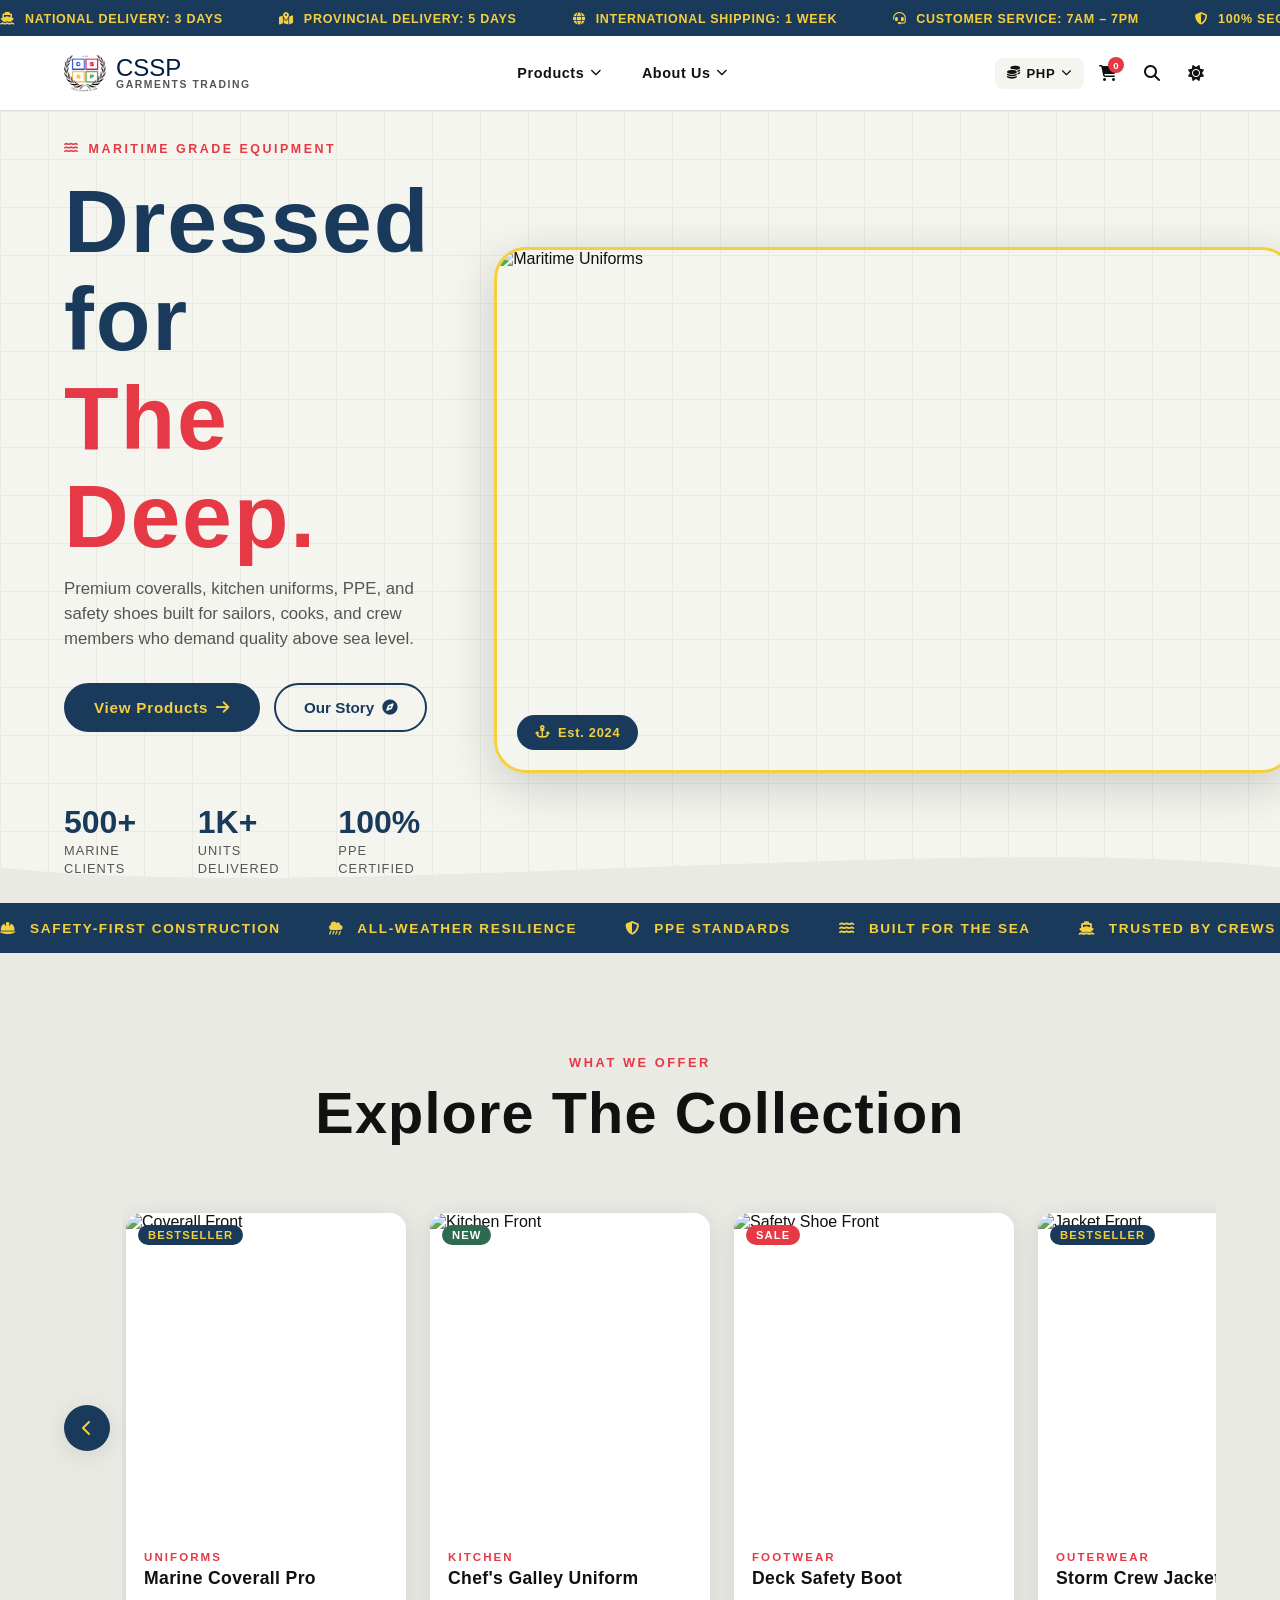
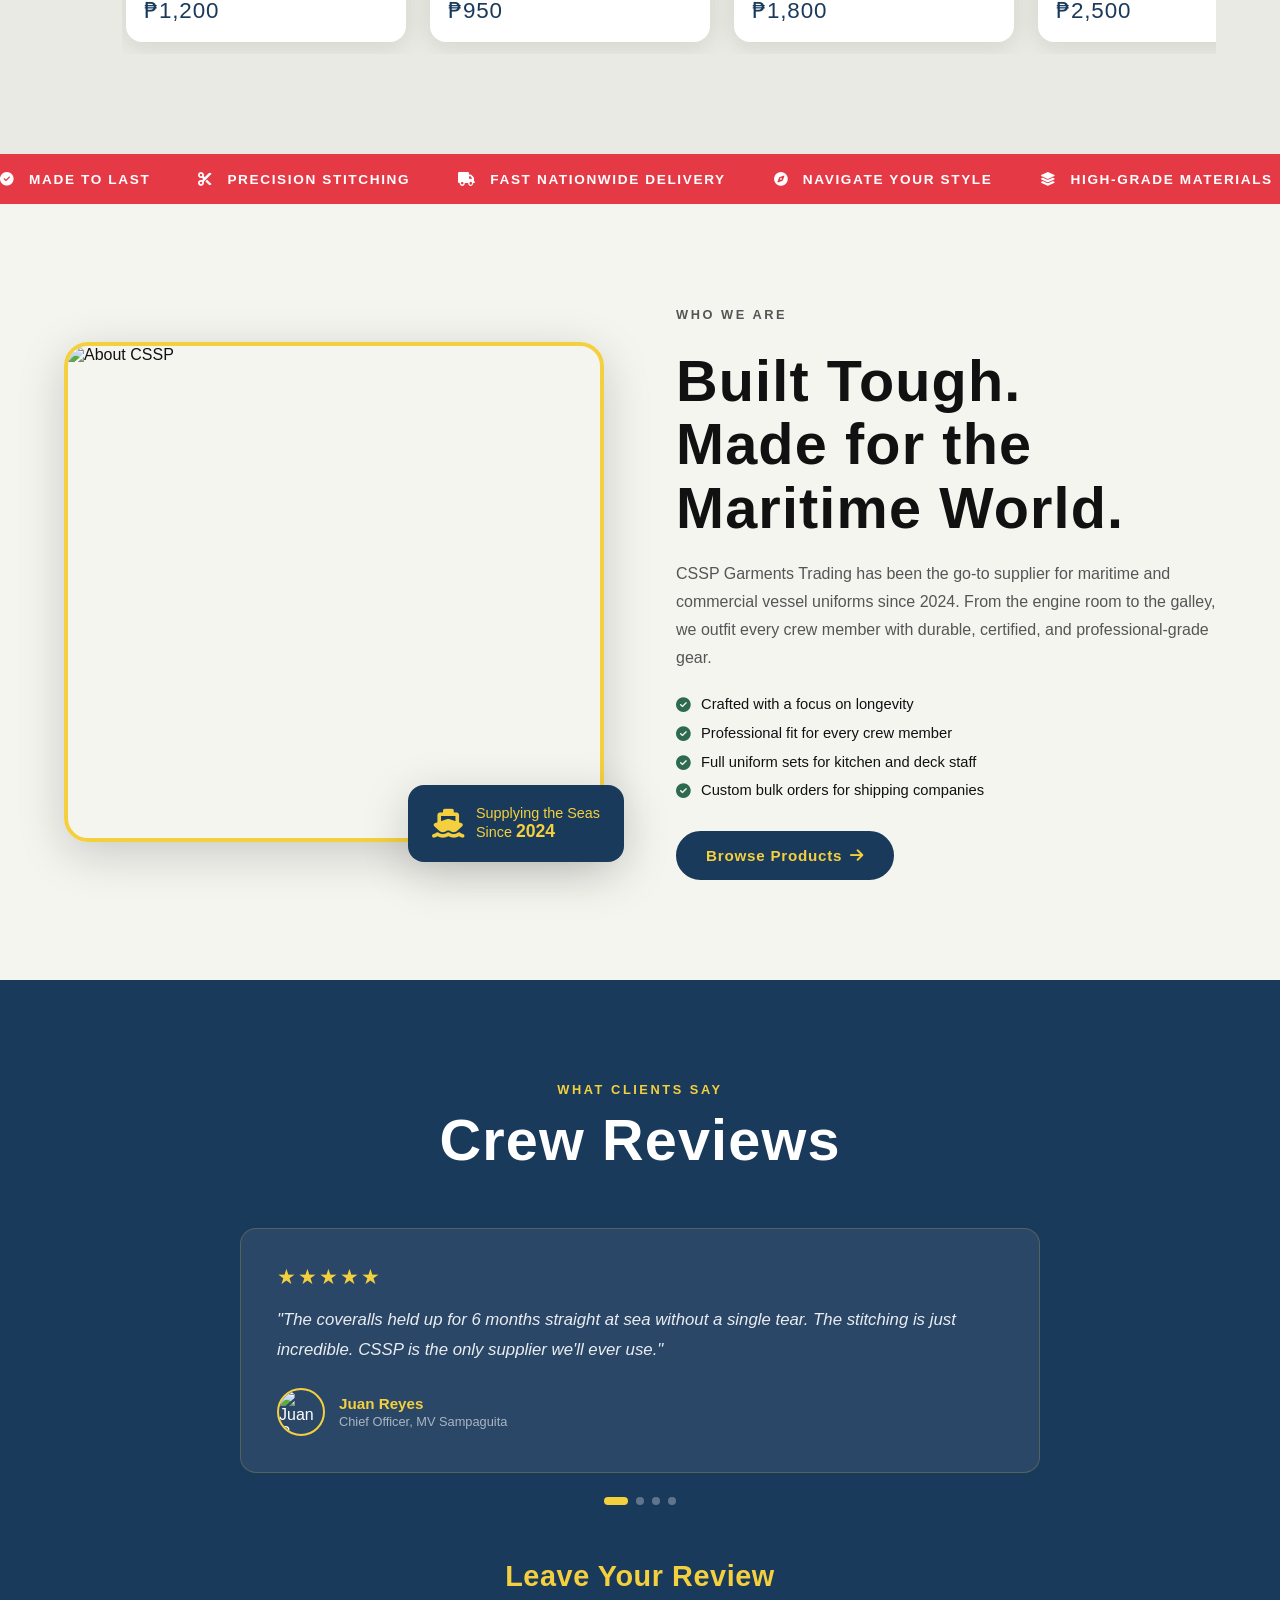
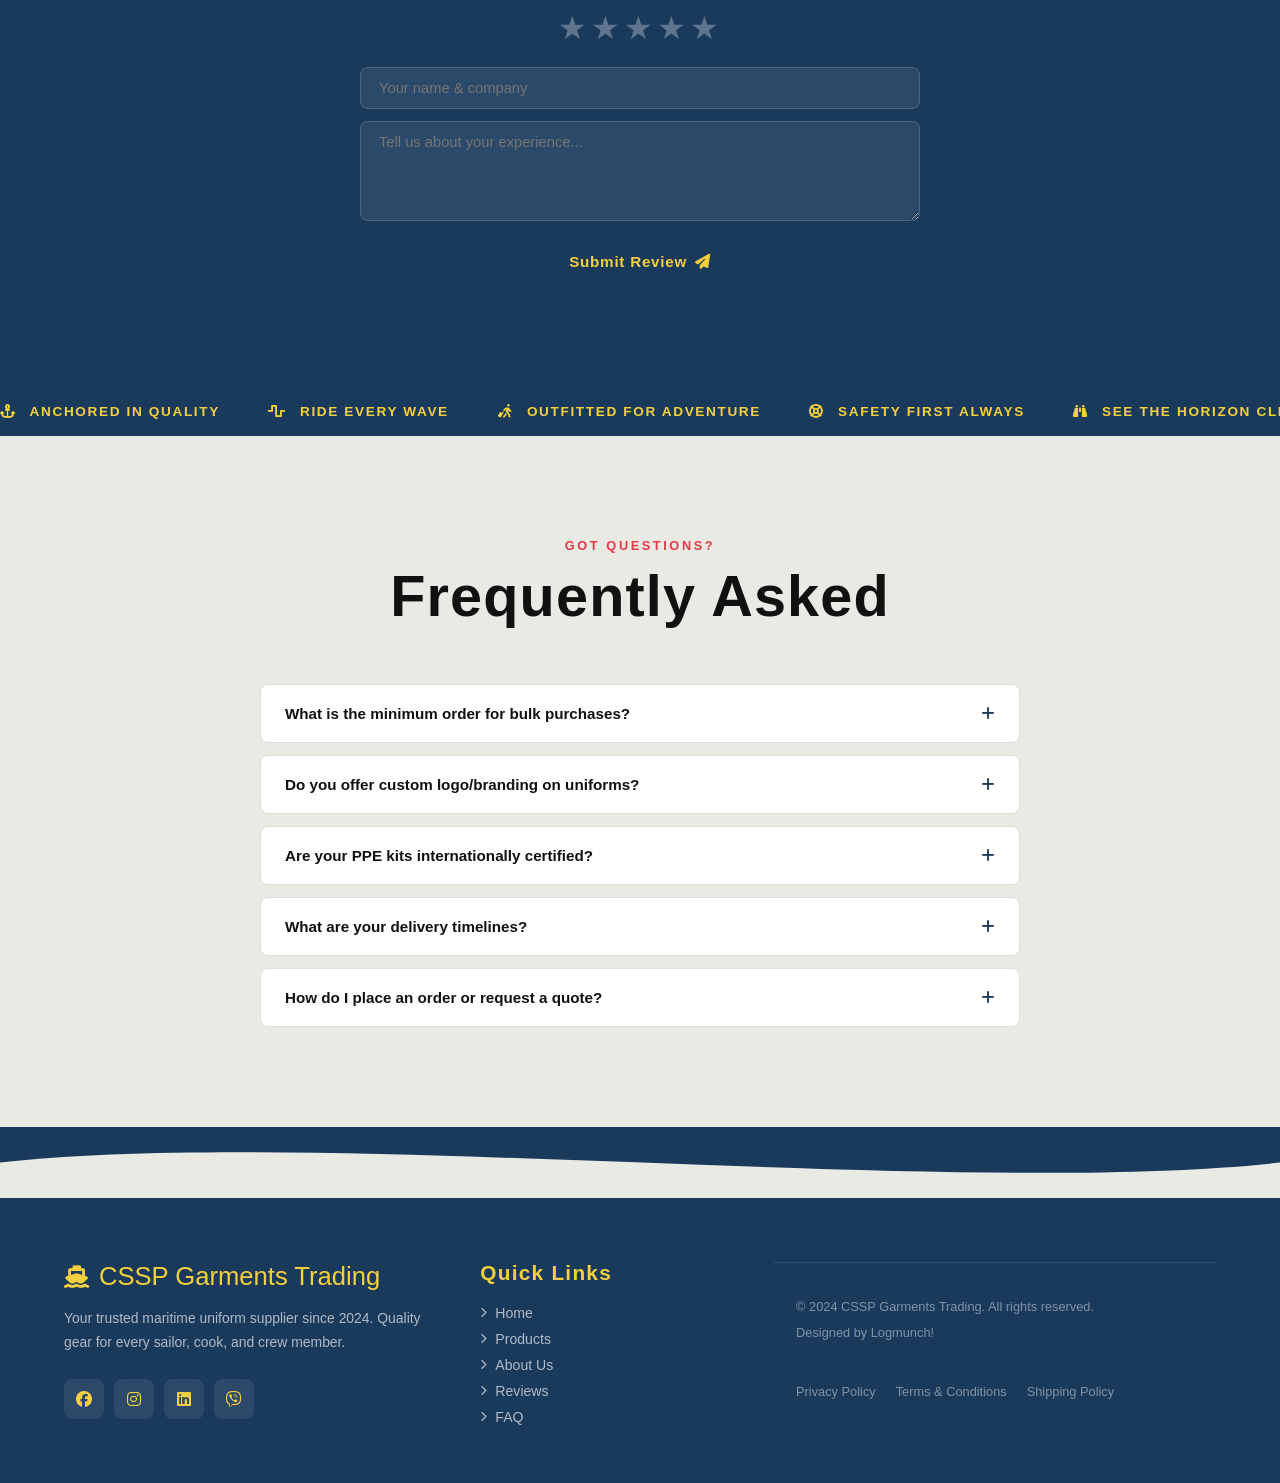
==== Index.html @ fd665d66 "Implement feature X to enhance user experience and fix bug Y in module Z" ====
<!DOCTYPE html>
<html lang="en" data-theme="light">
<head>
  <meta charset="UTF-8" />
  <meta name="viewport" content="width=device-width, initial-scale=1.0" />
  <title>CSSP Garments Trading – Maritime Uniforms</title>
  
  <!-- fontawesome for icons -->
  <link rel="stylesheet" href="https://cdnjs.cloudflare.com/ajax/libs/font-awesome/6.5.0/css/all.min.css" /> 
  <link rel="stylesheet" href="Style.css" />
</head>
<body>
 
  <!-- PRE-HEADER TICKER -->
  <!-- infinite scrolling -->
  <div class="pre-header">
    <div class="ticker-track" id="tickerTrack">
      <span><i class="fa-solid fa-ship"></i> National Delivery: 3 Days</span>
      <span><i class="fa-solid fa-map-location-dot"></i> Provincial Delivery: 5 Days</span>
      <span><i class="fa-solid fa-globe"></i> International Shipping: 1 Week</span>
      <span><i class="fa-solid fa-headset"></i> Customer Service: 7AM – 7PM</span>
      <span><i class="fa-solid fa-shield-halved"></i> 100% Secure Checkout</span>
      <span><i class="fa-solid fa-box-open"></i> Welcome Offer: Free Shipping</span>
    </div>
  </div>
 
  <!-- HEADER / NAVIGATION -->
  <header class="site-header" id="siteHeader">
    <div class="header-inner">
 
      <!-- logo -->
      <a href="Index.html" class="logo-wrap">
        <div class="logo-icon">
          <img src="logo-light-text.png" class="logo-img light-logo" alt="Logo">
          <img src="logo-dark-text.png" class="logo-img dark-logo" alt="Logo">
        </div>
          <div class="logo-text">CSSP<span>Garments&nbsp;Trading</span></div>
        </a>

          <nav class="main-nav" id="mainNav">
            <ul class="nav-list">
            <li class="nav-item has-mega">
              <a href="./Products.html" class="nav-link">Products <i class="fa-solid fa-chevron-down nav-caret"></i></a>
                <div class="mega-menu">
                  <div class="mega-inner">
                    <div class="mega-col">
                      <p class="mega-label">Uniforms</p>
                        <div class="mega-feature-card">
                        <img src="https://placehold.co/200x140/f4d03f/1a3a5c?text=Maritime+%26+Culinary+Uniforms" alt="Maritime & Culinary Uniforms" />
                        <p>Maritime & Culinary Uniforms</p>
                        <a href="#" class="btn-sm">Gear Up</a>
                      </div>
                    </div> 
                  <div class="mega-col">
                    <p class="mega-label">Safety Footwear</p>
                      <div class="mega-feature-card">
                      <img src="https://placehold.co/200x140/f4d03f/1a3a5c?text=Steel-toe+Safety+Shoe" alt="Steel-toe Safety Shoe" />
                      <p>Steel-toe Safety Shoe</p>
                      <a href="#" class="btn-sm">Secure Step</a>
                  </div>
                    </div> 
                      </div> 
                        </div>  
                          </li>   

          <!-- about us mega menu -->
          <li class="nav-item has-mega">
            <a href="./AboutUs.html" class="nav-link">About Us <i class="fa-solid fa-chevron-down nav-caret"></i></a>
            <div class="mega-menu">
              <div class="mega-inner">
                <div class="mega-col">
                  <p class="mega-label">Company</p>
                  <a href="./AboutUs.html" class="mega-item text-only"><i class="fa-solid fa-anchor"></i> Our Story</a>
                  <a href="./AboutUs.html" class="mega-item text-only"><i class="fa-solid fa-users"></i> Our Team</a>
                  <a href="./AboutUs.html" class="mega-item text-only"><i class="fa-solid fa-house"></i> Location</a>
                </div>
                <div class="mega-col">
                  <p class="mega-label">Support</p>
                  <a href="#faq" class="mega-item text-only"><i class="fa-solid fa-circle-question"></i> FAQ</a>
                  <a href="./Contact.html" class="mega-item text-only"><i class="fa-solid fa-envelope"></i> Contact Us</a>
                  <a href="./Policies.html" class="mega-item text-only"><i class="fa-solid fa-file-contract"></i> Policies</a>
                </div>
                  </div>
                    </div>
                      </li>
                        </nav>
 
          <!--  upper-right-side icon group -->
            <div class="header-actions">
 
            <!-- currency switcher -->
              <div class="currency-switcher" id="currencySwitcher">
                <button class="currency-btn" id="currencyBtn">
                  <i class="fa-solid fa-coins"></i>
                  <span id="activeCurrency">PHP</span>
                  <i class="fa-solid fa-chevron-down"></i>
                </button>
                  <ul class="currency-dropdown" id="currencyDropdown">
                    <li data-currency="PHP" data-symbol="₱">🇵🇭 PHP</li>
                    <li data-currency="USD" data-symbol="$">🇺🇸 USD</li>
                    <li data-currency="EUR" data-symbol="€">🇪🇺 EUR</li>
                  </ul>
                    </div>
 
           <!-- cart icon -->
            <button class="icon-btn" title="Cart">
              <i class="fa-solid fa-cart-shopping"></i>
                <span class="badge" id="cartBadge">0</span>
            </button>
 
          <!-- search icon -->
            <button class="icon-btn" id="searchToggle" title="Search">
              <i class="fa-solid fa-magnifying-glass"></i>
            </button>
 
          <!-- light/dark mode toggle -->
            <button class="theme-toggle" id="themeToggle" title="Toggle Theme">
              <i class="fa-solid fa-sun" id="themeIcon"></i>
            </button>
 
          <!-- Hamburger (mobile only) -->
            <button class="hamburger" id="hamburger" aria-label="Open menu">
              <span></span><span></span><span></span>
            </button>
              </div>
                </div>
 
          <!-- search bar (hidden until toggled) -->
            <div class="search-bar" id="searchBar">
              <input type="text" placeholder="Search uniforms, PPE, shoes..." id="searchInput" />
                <button>
                  <i class="fa-solid fa-magnifying-glass"></i></button>
                </div>
                  </header>
 
        <!-- hero section ===== -->
          <section class="hero" id="home">
            <div class="hero-inner">
              <div class="hero-text">
                <p class="hero-sub"><i class="fa-solid fa-water"></i> Maritime Grade Equipment</p>
                  <h1 class="hero-title">Dressed for<br><span>The Deep.</span></h1>
                    <p class="hero-desc">Premium coveralls, kitchen uniforms, PPE, and safety shoes built for sailors, cooks, and crew members who demand quality above sea level.</p>
                      <div class="hero-btns">
                      <a href="./Products.html" class="btn-primary">View Products <i class="fa-solid fa-arrow-right"></i></a>
                      <a href="./AboutUs.html" class="btn-ghost">Our Story <i class="fa-solid fa-compass"></i></a>
                      </div>
                      
          <div class="hero-stats">
            <div class="stat"><strong>500+</strong><span>Marine Clients</span></div>
              <div class="stat"><strong>1K+</strong><span>Units Delivered</span></div>
                <div class="stat"><strong>100%</strong><span>PPE Certified</span></div>
                  </div>
                  </div>
      
          <div class="hero-image-wrap">
              <div class="hero-image-frame">
                <img src="./hero-area image.JPG" alt="Maritime Uniforms" class="hero-img" />
                <div class="hero-badge"><i class="fa-solid fa-anchor"></i><span>Est. 2024</span></div>
                </div>
              </div>
            </div>

          <!-- decorative wave bottom -->
            <div class="hero-wave">
              <svg viewBox="0 0 1440 80" xmlns="http://www.w3.org/2000/svg"><path d="M0,40 C360,80 1080,0 1440,40 L1440,80 L0,80 Z" /></svg>
            </div>
          </section>

          <!-- INFINITE TICKER 1 -->
            <div class="section-ticker">
              <div class="ticker2-track">
                <span><i class="fa-solid fa-helmet-safety""></i> Safety-first construction</span>
                <span><i class="fa-solid fa-cloud-showers-heavy"></i> All-weather resilience</span>
                <span><i class="fa-solid fa-shield-halved"></i> PPE Standards</span>
                <span><i class="fa-solid fa-water"></i> Built for the Sea</span>
                <span><i class="fa-solid fa-ship"></i> Trusted by Crews</span>
                <span><i class="fa-solid fa-link"></i> Triple-needle stitching</span>
                <span><i class="fa-solid fa-hand-sparkles"></i> Easy-care maintenance</span>
                <span><i class="fa-solid fa-anchor"></i> Maritime Grade</span>
                <span><i class="fa-solid fa-shield-halved"></i> PPE Standards</span>
                <span><i class="fa-solid fa-water"></i> Built for the Sea</span>
                <span><i class="fa-solid fa-infinity"></i> Extended wear-life</span>
                <span><i class="fa-solid fa-lock"></i> Secure-fit fasteners</span>
              </div>
            </div>
 
          <!-- EXPLORE COLLECTION -->
          <section class="products" id="products">
            <div class="section-header">
              <p class="section-sub">What We Offer</p>
                <h2 class="section-title">Explore The Collection</h2>
            </div>
 
          <!-- carousel wrapper -->
          <div class="carousel-wrap">
            <button class="carousel-btn prev" id="prevBtn"><i class="fa-solid fa-chevron-left"></i></button>
              <div class="product-grid" id="productGrid">
 
              <!-- product card – hover swaps image -->
                <div class="product-card">
                  <div class="card-image-wrap">
                    <img class="img-front" src="https://placehold.co/320x380/1a3a5c/f4d03f?text=Coverall+Front" alt="Coverall Front" />
                    <img class="img-back" src="https://placehold.co/320x380/f4d03f/1a3a5c?text=Coverall+Back" alt="Coverall Back" />
                      <div class="card-badges"><span class="badge-tag">Bestseller</span></div>
                      <button class="quick-add" data-price="1200"><i class="fa-solid fa-cart-plus"></i> Quick Add</button>
                        </div>
                        <div class="card-info">
                          <p class="card-category">Uniforms</p>
                            <h3 class="card-name">Marine Coverall Pro</h3>
                              <p class="card-price" data-base="1200">₱1,200</p>
                        </div>
                      </div>
 
                <div class="product-card">
                  <div class="card-image-wrap">
                    <img class="img-front" src="https://placehold.co/320x380/e63946/ffffff?text=Kitchen+Front" alt="Kitchen Front" />
                    <img class="img-back" src="https://placehold.co/320x380/ffffff/e63946?text=Kitchen+Back" alt="Kitchen Back" />
                      <div class="card-badges"><span class="badge-tag new">New</span></div>
                      <button class="quick-add" data-price="950"><i class="fa-solid fa-cart-plus"></i> Quick Add</button>
                        </div>
                        <div class="card-info">
                          <p class="card-category">Kitchen</p>
                            <h3 class="card-name">Chef's Galley Uniform</h3>
                              <p class="card-price" data-base="950">₱950</p>
                        </div>
                      </div>
 
                <div class="product-card">
                  <div class="card-image-wrap">
                    <img class="img-front" src="https://placehold.co/320x380/2d6a4f/ffffff?text=Safety+Shoe+F" alt="Safety Shoe Front" />
                    <img class="img-back" src="https://placehold.co/320x380/ffffff/2d6a4f?text=Safety+Shoe+B" alt="Safety Shoe Back" />
                      <div class="card-badges"><span class="badge-tag sale">Sale</span></div>
                      <button class="quick-add" data-price="1800"><i class="fa-solid fa-cart-plus"></i> Quick Add</button>
                        </div>
                        <div class="card-info">
                          <p class="card-category">Footwear</p>
                            <h3 class="card-name">Deck Safety Boot</h3>
                              <p class="card-price" data-base="1800">₱1,800</p>
                        </div>
                      </div>
 
                <div class="product-card">
                  <div class="card-image-wrap">
                    <img class="img-front" src="https://placehold.co/320x380/f4d03f/1a3a5c?text=Jacket+Front" alt="Jacket Front" />
                    <img class="img-back" src="https://placehold.co/320x380/1a3a5c/f4d03f?text=Jacket+Back" alt="Jacket Back" />
                      <div class="card-badges"><span class="badge-tag">Bestseller</span></div>
                      <button class="quick-add" data-price="2500"><i class="fa-solid fa-cart-plus"></i> Quick Add</button>
                        </div>
                        <div class="card-info">
                          <p class="card-category">Outerwear</p>
                            <h3 class="card-name">Storm Crew Jacket</h3>
                              <p class="card-price" data-base="2500">₱2,500</p>
                        </div>
                      </div>
 
                <div class="product-card">
                  <div class="card-image-wrap">
                    <img class="img-front" src="https://placehold.co/320x380/e63946/f4d03f?text=PPE+Front" alt="PPE Front" />
                    <img class="img-back" src="https://placehold.co/320x380/f4d03f/e63946?text=PPE+Back" alt="PPE Back" />
                      <div class="card-badges"><span class="badge-tag">Certified</span></div>
                      <button class="quick-add" data-price="3200"><i class="fa-solid fa-cart-plus"></i> Quick Add</button>
                        </div>
                        <div class="card-info">
                          <p class="card-category">PPE</p>
                            <h3 class="card-name">Full PPE Kit Set</h3>
                              <p class="card-price" data-base="3200">₱3,200</p>
                        </div>
                      </div>

                <div class="product-card">
                  <div class="card-image-wrap">
                    <img class="img-front" src="https://placehold.co/320x380/e63946/f4d03f?text=PPE+Front" alt="PPE Front" />
                    <img class="img-back" src="https://placehold.co/320x380/f4d03f/e63946?text=PPE+Back" alt="PPE Back" />
                      <div class="card-badges"><span class="badge-tag">Certified</span></div>
                      <button class="quick-add" data-price="3200"><i class="fa-solid fa-cart-plus"></i> Quick Add</button>
                        </div>
                        <div class="card-info">
                          <p class="card-category">PPE</p>
                            <h3 class="card-name">Full PPE Kit Set</h3>
                              <p class="card-price" data-base="3200">₱3,200</p>
                        </div>
                      </div>

                <div class="product-card">
                  <div class="card-image-wrap">
                    <img class="img-front" src="https://placehold.co/320x380/e63946/f4d03f?text=PPE+Front" alt="PPE Front" />
                    <img class="img-back" src="https://placehold.co/320x380/f4d03f/e63946?text=PPE+Back" alt="PPE Back" />
                      <div class="card-badges"><span class="badge-tag">Certified</span></div>
                      <button class="quick-add" data-price="3200"><i class="fa-solid fa-cart-plus"></i> Quick Add</button>
                      </div>
                          <button class="carousel-btn next" id="nextBtn"><i class="fa-solid fa-chevron-right"></i></button>
                      </div>
 
                      <div class="carousel-dots" id="carouselDots"></div>
            </section>
 
          <!-- INFINITE TICKER 2 -->
            <div class="section-ticker reverse">
              <div class="ticker2-track reverse">
                <span><i class="fa-solid fa-circle-check"></i> Made to Last</span>
                <span><i class="fa-solid fa-scissors"></i> Precision Stitching</span>
                <span><i class="fa-solid fa-truck"></i> Fast Nationwide Delivery</span>
                <span><i class="fa-solid fa-compass"></i> Navigate Your Style</span>
                <span><i class="fa-solid fa-layer-group"></i> High-Grade Materials</span>
                <span><i class="fa-solid fa-eye"></i> Attention to Every Detail</span>
                <span><i class="fa-solid fa-thumbs-up"></i> Designed for Comfort</span>
                <span><i class="fa-solid fa-shield-heart"></i> Reliable Durability</span>
                <span><i class="fa-solid fa-truck"></i> Fast Nationwide Delivery</span>
                <span><i class="fa-solid fa-diamond"></i> Built to Last a Lifetime</span>
                <span><i class="fa-solid fa-wind"></i> Weatherproof Designs</span>
                <span><i class="fa-solid fa-award"></i> Unmatched Premium Quality</span>
              </div>
            </div>
 
          <!-- ABOUT SECTION -->
            <section class="about" id="about">
              <div class="about-inner">
                <div class="about-image">
                  <img src="./about image.JPG" alt="About CSSP" />
                    <div class="about-float-card">
                      <i class="fa-solid fa-ship"></i>
                        <p>Supplying the Seas<br>Since <strong>2024</strong></p>
                </div>
              </div>
              <div class="about-text">
                <p class="section-sub">Who We Are</p>
                  <h2 class="section-title">Built Tough.<br>Made for the Maritime World.</h2>
                    <p>CSSP Garments Trading has been the go-to supplier for maritime and commercial vessel uniforms since 2024. From the engine room to the galley, we outfit every crew member with durable, certified, and professional-grade gear.</p>
                      <ul class="about-list">
                        <li><i class="fa-solid fa-check-circle"></i> Crafted with a focus on longevity</li>
                        <li><i class="fa-solid fa-check-circle"></i> Professional fit for every crew member</li>
                        <li><i class="fa-solid fa-check-circle"></i> Full uniform sets for kitchen and deck staff</li>
                        <li><i class="fa-solid fa-check-circle"></i> Custom bulk orders for shipping companies</li>
                      </ul>
                        <a href="#products" class="btn-primary">Browse Products <i class="fa-solid fa-arrow-right"></i></a>
                  </div>
                </div>
              </section>
 
          <!-- PRODUCT REVIEWS -->
            <section class="reviews" id="reviews">
              <div class="section-header">
                <p class="section-sub">What Clients Say</p>
                <h2 class="section-title">Crew Reviews</h2>
              </div>
 
          <!-- review slider -->
            <div class="review-slider-wrap">
              <div class="review-slider" id="reviewSlider">
              
                <div class="review-card active">
                  <div class="review-stars">★★★★★</div>
                    <p class="review-text">"The coveralls held up for 6 months straight at sea without a single tear. The stitching is just incredible. CSSP is the only supplier we'll ever use."</p>
                      <div class="reviewer">
                        <img src="https://placehold.co/48x48/1a3a5c/f4d03f?text=JR" alt="Juan R." />
                          <div><strong>Juan Reyes</strong><span>Chief Officer, MV Sampaguita</span></div>
                      </div>
                          </div>
 
                <div class="review-card">
                  <div class="review-stars">★★★★★</div>
                    <p class="review-text">"We ordered 200 kitchen uniforms for our cruise vessel. The quality was top-notch and delivery was right on schedule. Very professional team!"</p>
                      <div class="reviewer">
                        <img src="https://placehold.co/48x48/2d6a4f/ffffff?text=ML" alt="Maria L." />
                          <div><strong>Maria Lim</strong><span>Fleet Manager, Oceanic Lines</span></div>
                      </div>
                          </div>
 
                <div class="review-card">
                  <div class="review-stars">★★★★★</div>
                    <p class="review-text">"The PPE kits are certified and the boots are super comfortable even after 12-hour shifts. My entire deck crew is now wearing CSSP gear."</p>
                      <div class="reviewer">
                        <img src="https://placehold.co/48x48/e63946/ffffff?text=RC" alt="Roberto C." />
                          <div><strong>Roberto Cruz</strong><span>Safety Officer, Harbour Express</span></div>
                      </div>
                          </div>
 
                <div class="review-card">
                  <div class="review-stars">★★★★★</div>
                    <p class="review-text">"Fast delivery and great customer support. Ordered from Cebu, arrived in 3 days. The jackets are perfect for cold-room operations on our vessel."</p>
                      <div class="reviewer">
                        <img src="https://placehold.co/48x48/f4d03f/1a3a5c?text=AT" alt="Ana T." />
                          <div><strong>Ana Torres</strong><span>Procurement Head, SeaRoute Corp</span></div>
                      </div>
                        </div>
                </div>

                <div class="slider-controls">
                  <button class="slider-dot active" data-index="0"></button>
                  <button class="slider-dot" data-index="1"></button>
                  <button class="slider-dot" data-index="2"></button>
                  <button class="slider-dot" data-index="3"></button>
                </div>
            </div>
 
          <!-- review form -->
          <div class="review-form-wrap">
            <h3>Leave Your Review</h3>
              <div class="star-picker" id="starPicker">
                <span data-val="1">★</span><span data-val="2">★</span><span data-val="3">★</span><span data-val="4">★</span><span data-val="5">★</span>
              </div>
                <input type="text" id="reviewName" placeholder="Your name & company" />
                <textarea id="reviewText" placeholder="Tell us about your experience..."></textarea>
                <button class="btn-primary" id="submitReview">Submit Review <i class="fa-solid fa-paper-plane"></i></button>
                <p class="review-success" id="reviewSuccess" style="display:none;"><i class="fa-solid fa-circle-check"></i> Thank you! Your review has been submitted.</p>
              </div>
        </section>
 
            <!-- INFINITE TICKER 3 -->
              <div class="section-ticker">
                <div class="ticker2-track">
                  <span><i class="fa-solid fa-anchor"></i> Anchored in Quality</span>
                  <span><i class="fa-solid fa-wave-square"></i> Ride Every Wave</span>
                  <span><i class="fa-solid fa-person-walking-luggage"></i> Outfitted for Adventure</span>
                  <span><i class="fa-solid fa-life-ring"></i> Safety First Always</span>
                  <span><i class="fa-solid fa-binoculars"></i> See the Horizon Clearly</span>
                  <span><i class="fa-solid fa-flag"></i> Proud Maritime Brand</span>
                  <span><i class="fa-solid fa-anchor"></i> Anchored in Quality</span>
                  <span><i class="fa-solid fa-wave-square"></i> Ride Every Wave</span>
                  <span><i class="fa-solid fa-person-walking-luggage"></i> Outfitted for Adventure</span>
                  <span><i class="fa-solid fa-life-ring"></i> Safety First Always</span>
                  <span><i class="fa-solid fa-binoculars"></i> See the Horizon Clearly</span>
                  <span><i class="fa-solid fa-flag"></i> Proud Maritime Brand</span>
                </div>
              </div>
 
            <!-- FAQ SECTION -->
              <section class="faq" id="faq">
                <div class="section-header">
                  <p class="section-sub">Got Questions?</p>
                  <h2 class="section-title">Frequently Asked</h2>
                </div>
                  <div class="faq-list">
 
                    <div class="faq-item">
                      <button class="faq-q">What is the minimum order for bulk purchases? <i class="fa-solid fa-plus faq-icon"></i></button>
                        <div class="faq-a"><p>For bulk orders, the minimum quantity is 10 pieces per item. Special pricing starts at 50+ units. Contact us via our form or email for a quotation.</p></div>
                    </div>
 
                    <div class="faq-item">
                      <button class="faq-q">Do you offer custom logo/branding on uniforms? <i class="fa-solid fa-plus faq-icon"></i></button>
                        <div class="faq-a"><p>Yes! We offer embroidery and screen printing for company logos on all uniform types. Lead time for custom orders is 5–10 business days depending on quantity.</p></div>
                    </div>
 
                    <div class="faq-item">
                      <button class="faq-q">Are your PPE kits internationally certified? <i class="fa-solid fa-plus faq-icon"></i></button>
                        <div class="faq-a"><p>All PPE products carry ISO and DOLE certifications. We also supply gear compliant with SOLAS (Safety of Life at Sea) maritime regulations.</p></div>
                    </div>
 
                    <div class="faq-item">
                      <button class="faq-q">What are your delivery timelines? <i class="fa-solid fa-plus faq-icon"></i></button>
                        <div class="faq-a"><p>National (Metro Manila & nearby): 3 days. Provincial: 5 days. International shipping: approximately 1 week. Rush orders available upon request with surcharge.</p></div>
                    </div>
 
                    <div class="faq-item">
                      <button class="faq-q">How do I place an order or request a quote? <i class="fa-solid fa-plus faq-icon"></i></button>
                        <div class="faq-a"><p>You can use the Contact form below, email us at <strong>orders@csspgarments.com</strong>, or call us at <strong>+63 912 345 6789</strong> between 7AM – 7PM daily.</p></div>
                    </div>
 
                  </div>
              </section>
 
            <!-- FOOTER -->
              <footer class="site-footer" id="footer">
                <div class="footer-wave">
                  <svg viewBox="0 0 1440 80" xmlns="http://www.w3.org/2000/svg"><path d="M0,40 C360,0 1080,80 1440,40 L1440,0 L0,0 Z" /></svg>
                </div>
                  <div class="footer-inner">
 
                  <!-- brand col -->
                  <div class="footer-col brand-col">
                    <div class="footer-logo">
                      <i class="fa-solid fa-ship"></i>
                      <span>CSSP Garments Trading</span>
                    </div>
                      <p>Your trusted maritime uniform supplier since 2024. Quality gear for every sailor, cook, and crew member.</p>
                      <div class="social-icons">
                        <a href="#" title="Facebook"><i class="fa-brands fa-facebook"></i></a>
                        <a href="#" title="Instagram"><i class="fa-brands fa-instagram"></i></a>
                        <a href="#" title="LinkedIn"><i class="fa-brands fa-linkedin"></i></a>
                        <a href="#" title="Viber"><i class="fa-brands fa-viber"></i></a>
                      </div>
                    </div>
 
            <!-- quick links -->
              <div class="footer-col">
                <h4>Quick Links</h4>
                  <ul>
                    <li><a href="#home"><i class="fa-solid fa-chevron-right"></i> Home</a></li>
                    <li><a href="#products"><i class="fa-solid fa-chevron-right"></i> Products</a></li>
                    <li><a href="#about"><i class="fa-solid fa-chevron-right"></i> About Us</a></li>
                    <li><a href="#reviews"><i class="fa-solid fa-chevron-right"></i> Reviews</a></li>
                    <li><a href="#faq"><i class="fa-solid fa-chevron-right"></i> FAQ</a></li>
                  </ul>
              </div>
 
              <div class="footer-bottom">
                <p>&copy; 2024 CSSP Garments Trading. All rights reserved.<br> Designed by Logmunch!</p>
                  <div class="legal-links">
                    <a href="#">Privacy Policy</a>
                    <a href="#">Terms & Conditions</a>
                    <a href="#">Shipping Policy</a>
                  </div>
              </div>
            </footer>
 
            <!-- back to top button -->
              <button class="back-to-top" id="backToTop" title="Back to Top">
                <i class="fa-solid fa-anchor"></i>
              </button>
 
            <script src="Script.js"></script>
    </body>
</html>
---- Style.css ----
/* shortcut color ------  var(--name)*/
:root {
  --bg:          #f5f5f0;
  --bg-alt:      #eaeae4;
  --bg-dark:     #1a3a5c;
  --surface:     #ffffff;
  --text:        #111111;
  --text-muted:  #555555;
  --border:      #e0e0d8;
  --navy:        #1a3a5c;
  --yellow:      #f4d03f;
  --red:         #e63946;
  --green:       #2d6a4f;
  --white:       #ffffff;
  --shadow:      0 4px 24px rgba(0,0,0,0.10);
  --shadow-lg:   0 12px 48px rgba(0,0,0,0.18);
  --radius:      16px;
  --radius-sm:   8px;
  --transition:  0.3s cubic-bezier(0.4, 0, 0.2, 1);
}

/* dark mode – triggered by [data-theme="dark"] on <html> */
[data-theme="dark"] {
  --bg:          #0d1b2a;
  --bg-alt:      #132234;
  --surface:     #1a2d42;
  --text:        #f0ece0;
  --text-muted:  #8fa8c0;
  --border:      #2a4060;
  --shadow:      0 4px 24px rgba(0,0,0,0.35);
  --shadow-lg:   0 12px 48px rgba(0,0,0,0.55);
}

/* "bebas neue" - heading font */
@font-face {
  font-family: 'Bebas Neue Custom';
  src: url('../VISUAL\ STUDIO\ CODE/Bebas\ Neue/BebasNeue-Regular.woff2') format('woff2'),
       url('../VISUAL\ STUDIO\ CODE/Bebas\ Neue/BebasNeue-Regular.woff') format('woff'),
       url('../VISUAL\ STUDIO\ CODE/Bebas\ Neue/BebasNeue-Regular.ttf') format('truetype');
  font-weight: normal;
  font-style: normal;
}

/* "creato display" - for content font */
@font-face {
  font-family: 'Creato Display';
  src: url('../VISUAL\ STUDIO\ CODE/Creato Display/CreatoDisplay-Medium.otf') format('opentype');
  font-weight: 400; /* Regular/Medium weight */
  font-style: normal;
}

@font-face {
  font-family: 'Creato Display';
  src: url('../VISUAL\ STUDIO\ CODE/Creato Display/CreatoDisplay-Bold.otf') format('opentype');
  font-weight: 700; /* Bold weight */
  font-style: normal;
}

/* base 
"*::before" - called pseudo-elements 



*/
*, *::before, *::after { 
  box-sizing: border-box; 
  margin: 0; 
  padding: 0; 
}

html { 
  scroll-behavior: smooth; 
  font-size: 16px; }

body {
  font-family: 'Creato Display', sans-serif;
  background-color: var(--bg);
  color: var(--text);
  overflow-x: hidden;
  transition: background-color var(--transition), color var(--transition);
}

a { 
  text-decoration: none; 
  color: inherit; 
}

ul { 
  list-style: none; 
}

img { 
  display: block; 
  width: 100%; 
  object-fit: cover; 
}

button { 
  cursor: pointer; 
  border: none; 
  background: none; 
  font-family: inherit; 
}

h1, h2, h3, h4 { 
  font-family: 'Bebas Neue Custom', sans-serif; 
  letter-spacing: 0.02em; 
  line-height: 1.1; 
}


/* ===== COMMON BUTTON STYLES ===== */
.btn-primary {
  display: inline-flex;
  align-items: center;
  gap: 8px;
  padding: 14px 28px;
  background: var(--navy);
  color: var(--yellow);
  border-radius: 50px;
  font-weight: 700;
  font-size: 0.95rem;
  letter-spacing: 0.05em;
  transition: var(--transition);
  border: 2px solid var(--navy);
}
.btn-primary:hover {
  background: var(--yellow);
  color: var(--navy);
  transform: translateY(-2px);
  box-shadow: var(--shadow);
}

.btn-ghost {
  display: inline-flex;
  align-items: center;
  gap: 8px;
  padding: 14px 28px;
  background: transparent;
  color: var(--navy);
  border-radius: 50px;
  font-weight: 700;
  font-size: 0.95rem;
  border: 2px solid var(--navy);
  transition: var(--transition);
}
.btn-ghost:hover {
  background: var(--navy);
  color: var(--yellow);
  transform: translateY(-2px);
}

[data-theme="dark"] .btn-ghost {
  color: var(--yellow);
  border-color: var(--yellow);
}
[data-theme="dark"] .btn-ghost:hover {
  background: var(--yellow);
  color: var(--navy);
}

.btn-sm {
  display: inline-block;
  padding: 6px 14px;
  background: var(--navy);
  color: var(--yellow);
  border-radius: 20px;
  font-size: 0.8rem;
  font-weight: 600;
  transition: var(--transition);
}
.btn-sm:hover { background: var(--yellow); color: var(--navy); }


/* ===== SECTION HEADERS ===== */
.section-header { text-align: center; margin-bottom: 56px; }
.section-sub {
  display: inline-block;
  font-size: 0.8rem;
  font-weight: 700;
  letter-spacing: 0.2em;
  text-transform: uppercase;
  color: var(--red);
  margin-bottom: 12px;
}
.section-title {
  font-size: clamp(2.4rem, 5vw, 3.6rem);
  color: var(--text);
}

/* ===== SECTIONS spacing ===== */
section { padding: 100px 5%; }

/* =============================================
   PRE-HEADER TICKER
   ============================================= */
.pre-header {
  background: var(--navy);
  color: var(--yellow);
  overflow: hidden;
  white-space: nowrap;
  padding: 9px 0;
}
.ticker-track {
  display: inline-flex;
  gap: 56px;
  animation: ticker 30s linear infinite;
}
.ticker-track span {
  font-size: 0.78rem;
  font-weight: 600;
  letter-spacing: 0.06em;
  text-transform: uppercase;
  flex-shrink: 0;
}
.ticker-track span i { margin-right: 6px; }

@keyframes ticker {
  from { transform: translateX(0); }
  to   { transform: translateX(-50%); }
}


/* =============================================
   HEADER / NAVIGATION
   ============================================= */
.site-header {
  position: sticky;
  top: 0;
  z-index: 1000;
  background: var(--surface);
  border-bottom: 1px solid var(--border);
  transition: background var(--transition), box-shadow var(--transition);
}
.site-header.scrolled { box-shadow: var(--shadow); }

.header-inner {
  display: flex;
  align-items: center;
  justify-content: space-between;
  gap: 16px;
  padding: 16px 5%;
  max-width: 1400px;
  margin: 0 auto;
}

/* Logo */
.logo-wrap {
  display: flex;
  align-items: center;
  gap: 10px;
  text-decoration: none;
}

.logo-icon {
  width: 42px; 
  height: 42px;
  /*background: var(--navy);
  color: var(--yellow);*/
  border-radius: 10px;
  display: flex;
  align-items: center;
  justify-content: center;
  /*font-size: 1.2rem;*/
  transition: var(--transition);
}

.logo-wrap:hover .logo-icon { 
  transform: rotate(-8deg) scale(1.08); 
}

.logo-text {
  font-family: 'Bebas Neue Custom', sans-serif;
  font-size: 1.5rem;
  color: var(--navy);
  line-height: 1;
}

.logo-text span {
  display: block;
  font-size: 0.65rem;
  font-family: 'Creato Display', sans-serif;
  font-weight: 600;
  letter-spacing: 0.15em;
  text-transform: uppercase;
  color: var(--text-muted);
}

/* 1. Default State (Light Mode) */
.dark-logo { display: none; }
.light-logo { display: block; }
.logo-text { color: #001f3f; } /* Your Navy color */

/* 2. Dark Mode State */

/* Hide the light logo when theme is dark */
[data-theme="dark"] .light-logo { 
  display: none; 
}

/* Show the dark logo when theme is dark */
[data-theme="dark"] .dark-logo { 
  display: block; 
}

[data-theme="dark"] .logo-text {
  color: #ffffff; 
}

/* Ensure images fit the container */
.logo-img {
  width: 100%;
  height: 100%;
  object-fit: contain;
}

/* Nav list */
.main-nav {
  display: flex;
  justify-content: center; /* Centers the list horizontally */
  width: 100%;
}

.nav-list {
  display: flex;
  gap: 4px;
  list-style: none; /* This removes the dots */
  margin: 0;        /* Removes default browser spacing */
  padding: 0;       /* Removes default browser indentation */
  align-items: center;
}
.nav-item { position: relative; }
.nav-link {
  display: flex;
  align-items: center;
  gap: 6px;
  padding: 10px 18px;
  font-weight: 600;
  font-size: 0.9rem;
  letter-spacing: 0.04em;
  border-radius: 8px;
  transition: var(--transition);
  color: var(--text);
}
.nav-link:hover, .nav-item:hover > .nav-link {
  background: var(--bg);
  color: var(--navy);
}
[data-theme="dark"] .nav-link:hover, [data-theme="dark"] .nav-item:hover > .nav-link {
  background: var(--bg-alt);
  color: var(--yellow);
}
.nav-caret { font-size: 0.7rem; transition: transform var(--transition); }
.nav-item:hover .nav-caret { transform: rotate(180deg); }

/* Mega Menu */
.mega-menu {
  position: absolute;
  top: calc(100% + 12px);
  left: 50%;
  transform: translateX(-50%) translateY(8px);
  background: var(--surface);
  border-radius: var(--radius);
  box-shadow: var(--shadow-lg);
  border: 1px solid var(--border);  
  opacity: 0;
  pointer-events: none;
  transition: opacity var(--transition), transform var(--transition);
  min-width: auto;
  width: max-content;
  padding: 28px;
}
.nav-item:hover .mega-menu {
  opacity: 1;
  pointer-events: all;
  transform: translateX(-50%) translateY(0);
}
.mega-inner { 
  display: flex; 
  gap: 32px; 
  justify-content: center;
}

.mega-col { flex: 0 1 auto; }
.mega-label {
  font-size: 0.7rem;
  font-weight: 700;
  letter-spacing: 0.18em;
  text-transform: uppercase;
  color: var(--red);
  margin-bottom: 12px;
}
.mega-item {
  display: flex;
  align-items: center;
  gap: 10px;
  padding: 8px 10px;
  border-radius: var(--radius-sm);
  color: var(--text);
  font-size: 0.88rem;
  font-weight: 500;
  transition: var(--transition);
  margin-bottom: 4px;
}
.mega-item:hover { background: var(--bg); color: var(--navy); }
[data-theme="dark"] .mega-item:hover { background: var(--bg-alt); color: var(--yellow); }
.mega-item img { width: 42px; height: 42px; border-radius: var(--radius-sm); object-fit: cover; flex-shrink: 0; }
.mega-item.text-only i { width: 20px; text-align: center; color: var(--navy); }
[data-theme="dark"] .mega-item.text-only i { color: var(--yellow); }

.mega-featured { min-width: 200px; }
.mega-feature-card { text-align: center; }
.mega-feature-card img { border-radius: var(--radius-sm); margin-bottom: 10px; height: 120px; object-fit: cover; }
.mega-feature-card p { font-size: 0.85rem; font-weight: 600; margin-bottom: 8px; }

/* Header right icons */
.header-actions { display: flex; align-items: center; gap: 4px; }

.icon-btn {
  position: relative;
  width: 40px; height: 40px;
  display: flex; align-items: center; justify-content: center;
  border-radius: 8px;
  color: var(--text);
  font-size: 1rem;
  transition: var(--transition);
}
.icon-btn:hover { background: var(--bg); color: var(--navy); }
[data-theme="dark"] .icon-btn:hover { background: var(--bg-alt); color: var(--yellow); }

.icon-btn .badge {
  position: absolute;
  top: 4px; right: 4px;
  width: 16px; height: 16px;
  background: var(--red);
  color: white;
  font-size: 0.6rem;
  font-weight: 700;
  border-radius: 50%;
  display: flex; align-items: center; justify-content: center;
  pointer-events: none;
}

/* Currency switcher */
.currency-switcher { position: relative; }
.currency-btn {
  display: flex;
  align-items: center;
  gap: 6px;
  padding: 8px 12px;
  background: var(--bg);
  border-radius: 8px;
  font-size: 0.82rem;
  font-weight: 700;
  color: var(--text);
  transition: var(--transition);
  letter-spacing: 0.05em;
}
.currency-btn:hover { background: var(--navy); color: var(--yellow); }
.currency-btn i:last-child { font-size: 0.65rem; }

.currency-dropdown {
  position: absolute;
  top: calc(100% + 8px);
  right: 0;
  background: var(--surface);
  border: 1px solid var(--border);
  border-radius: var(--radius-sm);
  box-shadow: var(--shadow);
  overflow: hidden;
  opacity: 0;
  pointer-events: none;
  transform: translateY(4px);
  transition: var(--transition);
  min-width: 130px;
  z-index: 10;
}
.currency-switcher:hover .currency-dropdown,
.currency-dropdown.open {
  opacity: 1;
  pointer-events: all;
  transform: translateY(0);
}
.currency-dropdown li {
  padding: 10px 14px;
  font-size: 0.85rem;
  font-weight: 600;
  cursor: pointer;
  transition: var(--transition);
}
.currency-dropdown li:hover { background: var(--bg); color: var(--navy); }

/* Theme toggle button */
.theme-toggle {
  width: 40px; height: 40px;
  display: flex; align-items: center; justify-content: center;
  border-radius: 8px;
  color: var(--text);
  font-size: 1rem;
  transition: var(--transition);
}
.theme-toggle:hover { background: var(--yellow); color: var(--navy); }

/* Hamburger (mobile) */
.hamburger {
  display: none;
  flex-direction: column;
  gap: 5px;
  padding: 8px;
}
.hamburger span {
  display: block;
  width: 22px; height: 2px;
  background: var(--text);
  border-radius: 2px;
  transition: var(--transition);
}

.hamburger.open span:nth-child(1) { transform: translateY(7px) rotate(45deg); }
.hamburger.open span:nth-child(2) { opacity: 0; }
.hamburger.open span:nth-child(3) { transform: translateY(-7px) rotate(-45deg); }

/* Search bar */
.search-bar {
  display: none;
  padding: 12px 5%;
  border-top: 1px solid var(--border);
  background: var(--surface);
}
.search-bar.open { display: flex; gap: 8px; }
.search-bar input {
  flex: 1;
  padding: 10px 16px;
  border: 1px solid var(--border);
  border-radius: 50px;
  background: var(--bg);
  color: var(--text);
  font-size: 0.9rem;
  outline: none;
  font-family: inherit;
  transition: var(--transition);
}
.search-bar input:focus { border-color: var(--navy); }
.search-bar button {
  padding: 10px 20px;
  background: var(--navy);
  color: var(--yellow);
  border-radius: 50px;
  transition: var(--transition);
}
.search-bar button:hover { background: var(--yellow); color: var(--navy); }


/* =============================================
   HERO SECTION
   ============================================= */
.hero {
  background: var(--bg);
  padding: 5px 5% 0; /*80*/
  position: relative;
  overflow: hidden;
  min-height: 88vh;
  display: flex;
  align-items: center;
}

/* Subtle grid pattern background */
.hero::before {
  content: '';
  position: absolute;
  inset: 0;
  background-image:
    linear-gradient(var(--border) 1px, transparent 1px),
    linear-gradient(90deg, var(--border) 1px, transparent 1px);
  background-size: 48px 48px;
  opacity: 0.5;
  pointer-events: none;
}

.hero-inner {
  display: grid;
  grid-template-columns: 1fr 1fr;
  align-items: center;
  gap: 64px;
  max-width: 1300px;
  margin: 0 auto;
  width: 100%;
  position: relative;
  z-index: 1;
}

.hero-sub {
  font-size: 0.78rem;
  font-weight: 700;
  letter-spacing: 0.2em;
  text-transform: uppercase;
  color: var(--red);
  margin-bottom: 16px;
  display: flex;
  align-items: center;
  gap: 8px;
}

.hero-title {
  font-size: clamp(3.5rem, 7vw, 6rem);
  color: var(--navy);
  margin-bottom: 10px;
}

.hero-title span { 
  color: var(--red); 
}

[data-theme="dark"] .hero-title { 
  color: var(--yellow); 
}

[data-theme="dark"] .hero-title span { 
  color: var(--red); 
}

.hero-desc {
  font-size: 1.05rem;
  color: var(--text-muted);
  line-height: 1.5;
  max-width: 480px;
  margin-bottom: 32px;
}

.hero-btns { 
  display: flex; 
  gap: 14px; 
  flex-wrap: wrap; 
  margin-bottom: 48px; 
}

.hero-stats {
  display: flex;
  gap: 32px;
  padding-top: 24px;
  /*border-top: 1px solid var(--border);*/
}
.stat strong {
  display: block;
  font-family: 'Bebas Neue Custom', sans-serif;
  font-size: 2rem;
  color: var(--navy);
}
[data-theme="dark"] .stat strong { 
  color: var(--yellow); 
}

.stat span { 
  font-size: 0.8rem; 
  color: var(--text-muted); 
  text-transform: uppercase; 
  letter-spacing: 0.08em; 
}

/* Hero image */
.hero-image-wrap { 
  display: flex; 
  justify-content: center; 
}

.hero-image-frame {
  position: relative;
  border-radius: 32px;
  overflow: hidden;
  /*max-width: 1500px; */
  width: 800px;
  box-shadow: var(--shadow-lg);
  border: 3px solid var(--yellow);
}

.hero-img { 
  height: 520px; 
  object-fit: cover; 
  transition: transform 0.6s ease; 
}

.hero-image-frame:hover .hero-img { 
  transform: scale(1.03); 
}

.hero-badge {
  position: absolute;
  bottom: 20px; left: 20px;
  background: var(--navy);
  color: var(--yellow);
  padding: 10px 18px;
  border-radius: 50px;
  font-size: 0.8rem;
  font-weight: 700;
  letter-spacing: 0.06em;
  display: flex;
  align-items: center;
  gap: 8px;
}

/* Wave divider below hero */
.hero-wave {
  position: absolute;
  bottom: 0; left: 0; right: 0;
}
.hero-wave svg { display: block; width: 100%; height: auto; }
.hero-wave path { fill: var(--bg-alt); }
[data-theme="dark"] .hero-wave path { fill: var(--bg-alt); }


/* =============================================
   SECTION TICKERS (Between sections)
   ============================================= */
.section-ticker {
  background: var(--navy);
  overflow: hidden;
  padding: 16px 0;
  white-space: nowrap;
}
.section-ticker.reverse { background: var(--red); }

.ticker2-track {
  display: inline-flex;
  gap: 48px;
  animation: ticker 25s linear infinite;
}
.ticker2-track.reverse { animation-direction: reverse; }

.ticker2-track span {
  font-size: 0.85rem;
  font-weight: 700;
  letter-spacing: 0.12em;
  text-transform: uppercase;
  color: var(--yellow);
  flex-shrink: 0;
}
.section-ticker.reverse .ticker2-track span { color: var(--white); }
.ticker2-track span i { margin-right: 8px; }


/* =============================================
   PRODUCTS / EXPLORE COLLECTION
   ============================================= */
.products { background: var(--bg-alt); position: relative; }

/* Carousel wrapper */
.carousel-wrap {
  display: flex;
  align-items: center;
  gap: 12px;
  max-width: 1300px;
  margin: 0 auto;
  position: relative;
}
.carousel-btn {
  width: 46px; height: 46px;
  background: var(--navy);
  color: var(--yellow);
  border-radius: 50%;
  font-size: 1rem;
  display: flex;
  align-items: center;
  justify-content: center;
  flex-shrink: 0;
  transition: var(--transition);
  box-shadow: var(--shadow);
}
.carousel-btn:hover { background: var(--yellow); color: var(--navy); transform: scale(1.08); }

/* Scrollable product grid */
.product-grid {
  display: flex;
  gap: 24px;
  overflow-x: auto;
  scroll-behavior: smooth;
  padding: 12px 4px;
  flex: 1;
  -ms-overflow-style: none;
  scrollbar-width: none;
}
.product-grid::-webkit-scrollbar { display: none; }

/* Carousel dots */
.carousel-dots {
  display: flex;
  justify-content: center;
  gap: 8px;
  margin-top: 28px;
}
.carousel-dot {
  width: 8px; height: 8px;
  border-radius: 50%;
  background: var(--border);
  transition: var(--transition);
  cursor: pointer;
  border: none;
}
.carousel-dot.active { background: var(--navy); width: 24px; border-radius: 4px; }

/* Product card */
.product-card {
  flex: 0 0 280px;
  background: var(--surface);
  border-radius: var(--radius);
  overflow: hidden;
  box-shadow: var(--shadow);
  transition: transform var(--transition), box-shadow var(--transition);
}
.product-card:hover {
  transform: translateY(-6px);
  box-shadow: var(--shadow-lg);
}

/* Image hover swap */
.card-image-wrap {
  position: relative;
  height: 320px;
  overflow: hidden;
}
.img-front, .img-back {
  position: absolute;
  inset: 0;
  width: 100%; height: 100%;
  object-fit: cover;
  transition: opacity 0.5s ease;
}
.img-back { opacity: 0; }
.card-image-wrap:hover .img-front { opacity: 0; }
.card-image-wrap:hover .img-back { opacity: 1; }

.card-badges {
  position: absolute;
  top: 12px; left: 12px;
  display: flex; gap: 6px;
  z-index: 1;
}
.badge-tag {
  padding: 4px 10px;
  background: var(--navy);
  color: var(--yellow);
  font-size: 0.7rem;
  font-weight: 700;
  letter-spacing: 0.1em;
  text-transform: uppercase;
  border-radius: 20px;
}
.badge-tag.new { background: var(--green); color: white; }
.badge-tag.sale { background: var(--red); color: white; }

.quick-add {
  position: absolute;
  bottom: 0; left: 0; right: 0;
  padding: 14px;
  background: var(--navy);
  color: var(--yellow);
  font-size: 0.85rem;
  font-weight: 700;
  letter-spacing: 0.06em;
  text-align: center;
  transform: translateY(100%);
  transition: var(--transition);
  display: flex;
  align-items: center;
  justify-content: center;
  gap: 8px;
}
.card-image-wrap:hover .quick-add { transform: translateY(0); }
.quick-add:hover { background: var(--yellow); color: var(--navy); }

.card-info { padding: 18px; }
.card-category {
  font-size: 0.72rem;
  font-weight: 700;
  letter-spacing: 0.18em;
  text-transform: uppercase;
  color: var(--red);
  margin-bottom: 6px;
}
.card-name {
  font-size: 1.1rem;
  font-family: 'Creato Display', sans-serif;
  font-weight: 700;
  color: var(--text);
  margin-bottom: 8px;
}
.card-price {
  font-family: 'Bebas Neue Custom', sans-serif;
  font-size: 1.4rem;
  color: var(--navy);
  letter-spacing: 0.04em;
}
[data-theme="dark"] .card-price { color: var(--yellow); }


/* =============================================
   ABOUT SECTION
   ============================================= */
.about { background: var(--bg); }
.about-inner {
  display: grid;
  grid-template-columns: 1fr 1fr;
  gap: 72px;
  align-items: center;
  max-width: 1200px;
  margin: 0 auto;
}

.about-image {
  position: relative;
}
.about-image img {
  border-radius: 24px;
  box-shadow: var(--shadow-lg);
  border: 4px solid var(--yellow);
  height: 500px;
  object-fit: cover;
}
.about-float-card {
  position: absolute;
  bottom: -20px; right: -20px;
  background: var(--navy);
  color: var(--yellow);
  padding: 20px 24px;
  border-radius: var(--radius);
  box-shadow: var(--shadow-lg);
  font-size: 0.9rem;
  display: flex;
  align-items: center;
  gap: 12px;
}
.about-float-card i { font-size: 1.8rem; }
.about-float-card strong { font-size: 1.1rem; }

.about-text .section-sub { display: block; }
.about-text .section-title { margin-bottom: 20px; }
.about-text > p {
  color: var(--text-muted);
  line-height: 1.75;
  margin-bottom: 24px;
}
.about-list {
  display: flex;
  flex-direction: column;
  gap: 12px;
  margin-bottom: 32px;
}
.about-list li {
  display: flex;
  align-items: flex-start;
  gap: 10px;
  font-size: 0.92rem;
  font-weight: 500;
}
.about-list li i { color: var(--green); margin-top: 2px; flex-shrink: 0; }


/* =============================================
   REVIEWS SECTION
   ============================================= */
.reviews {
  background: var(--navy);
  color: var(--white);
}
.reviews .section-sub { color: var(--yellow); }
.reviews .section-title { color: var(--white); }

/* Slider */
.review-slider-wrap { max-width: 800px; margin: 0 auto 56px; }
.review-slider { position: relative; min-height: 200px; }

.review-card {
  display: none;
  background: rgba(255,255,255,0.07);
  border: 1px solid rgba(244,208,63,0.2);
  border-radius: var(--radius);
  padding: 36px;
  animation: fadeIn 0.5s ease;
}
.review-card.active { display: block; }

.review-stars {
  color: var(--yellow);
  font-size: 1.3rem;
  letter-spacing: 2px;
  margin-bottom: 16px;
}
.review-text {
  font-size: 1.05rem;
  line-height: 1.75;
  color: rgba(255,255,255,0.9);
  font-style: italic;
  margin-bottom: 24px;
}
.reviewer {
  display: flex;
  align-items: center;
  gap: 14px;
}
.reviewer img {
  width: 48px; height: 48px;
  border-radius: 50%;
  border: 2px solid var(--yellow);
  flex-shrink: 0;
}
.reviewer strong { display: block; color: var(--yellow); font-size: 0.95rem; }
.reviewer span { font-size: 0.8rem; color: rgba(255,255,255,0.6); }

.slider-controls {
  display: flex;
  justify-content: center;
  gap: 8px;
  margin-top: 24px;
}
.slider-dot {
  width: 8px; height: 8px;
  border-radius: 50%;
  background: rgba(255,255,255,0.3);
  transition: var(--transition);
  cursor: pointer;
}
.slider-dot.active { background: var(--yellow); width: 24px; border-radius: 4px; }

/* Review form */
.review-form-wrap {
  max-width: 560px;
  margin: 0 auto;
  text-align: center;
}
.review-form-wrap h3 {
  font-size: 1.8rem;
  color: var(--yellow);
  margin-bottom: 16px;
}

.star-picker {
  font-size: 2rem;
  color: rgba(255,255,255,0.3);
  margin-bottom: 20px;
  cursor: pointer;
  letter-spacing: 4px;
  user-select: none;
}
.star-picker span { transition: var(--transition); display: inline-block; }
.star-picker span.selected, .star-picker span:hover { color: var(--yellow); transform: scale(1.15); }

.review-form-wrap input,
.review-form-wrap textarea {
  width: 100%;
  padding: 12px 18px;
  margin-bottom: 12px;
  background: rgba(255,255,255,0.08);
  border: 1px solid rgba(255,255,255,0.15);
  border-radius: var(--radius-sm);
  color: white;
  font-family: inherit;
  font-size: 0.92rem;
  outline: none;
  transition: var(--transition);
}
.review-form-wrap input:focus,
.review-form-wrap textarea:focus { border-color: var(--yellow); }
.review-form-wrap textarea { resize: vertical; min-height: 100px; }

.review-success {
  color: #6ee7b7;
  margin-top: 12px;
  font-weight: 600;
  display: flex;
  align-items: center;
  justify-content: center;
  gap: 8px;
}


/* =============================================
   FAQ SECTION
   ============================================= */
.faq { background: var(--bg-alt); }
.faq-list {
  max-width: 760px;
  margin: 0 auto;
  display: flex;
  flex-direction: column;
  gap: 12px;
}
.faq-item {
  background: var(--surface);
  border-radius: var(--radius-sm);
  border: 1px solid var(--border);
  overflow: hidden;
  transition: box-shadow var(--transition);
}
.faq-item:hover { box-shadow: var(--shadow); }
.faq-item.open { border-color: var(--navy); }

.faq-q {
  width: 100%;
  display: flex;
  align-items: center;
  justify-content: space-between;
  gap: 16px;
  padding: 20px 24px;
  font-size: 0.95rem;
  font-weight: 600;
  color: var(--text);
  text-align: left;
  transition: var(--transition);
}
.faq-q:hover { color: var(--navy); }
[data-theme="dark"] .faq-q:hover { color: var(--yellow); }

.faq-icon { flex-shrink: 0; transition: transform var(--transition); color: var(--navy); }
[data-theme="dark"] .faq-icon { color: var(--yellow); }
.faq-item.open .faq-icon { transform: rotate(45deg); }

.faq-a {
  max-height: 0;
  overflow: hidden;
  transition: max-height 0.4s ease, padding 0.3s ease;
}
.faq-item.open .faq-a { max-height: 300px; }
.faq-a p {
  padding: 0 24px 20px;
  color: var(--text-muted);
  line-height: 1.7;
  font-size: 0.9rem;
}


/* =============================================
   FOOTER
   ============================================= */
.site-footer {
  background: var(--navy);
  color: rgba(255,255,255,0.8);
  position: relative;
}
.footer-wave {
  line-height: 0;
  transform: rotate(180deg);
}
.footer-wave svg { display: block; width: 100%; }
.footer-wave path { fill: var(--bg-alt); }
[data-theme="dark"] .footer-wave path { fill: var(--bg-alt); }

.footer-inner {
  display: grid;
  grid-template-columns: 1.5fr 1fr 1.8fr;
  gap: 48px;
  padding: 64px 5% 48px;
  max-width: 1300px;
  margin: 0 auto;
}

.footer-logo {
  display: flex;
  align-items: center;
  gap: 10px;
  font-family: 'Bebas Neue Custom', sans-serif;
  font-size: 1.6rem;
  color: var(--yellow);
  margin-bottom: 16px;
}
.footer-logo i { font-size: 1.4rem; }

.brand-col > p {
  font-size: 0.87rem;
  line-height: 1.7;
  margin-bottom: 24px;
  color: rgba(255,255,255,0.65);
}

.social-icons { display: flex; gap: 10px; }
.social-icons a {
  width: 40px; height: 40px;
  background: rgba(255,255,255,0.08);
  color: var(--yellow);
  border-radius: 8px;
  display: flex; align-items: center; justify-content: center;
  font-size: 1rem;
  transition: var(--transition);
}
.social-icons a:hover { background: var(--yellow); color: var(--navy); transform: translateY(-3px); }

.footer-col h4 {
  font-family: 'Bebas Neue Custom', sans-serif;
  font-size: 1.3rem;
  color: var(--yellow);
  margin-bottom: 20px;
  letter-spacing: 0.06em;
}

.footer-col ul li { margin-bottom: 10px; }
.footer-col ul li a {
  font-size: 0.88rem;
  color: rgba(255,255,255,0.65);
  display: flex;
  align-items: center;
  gap: 8px;
  transition: var(--transition);
}
.footer-col ul li a:hover { color: var(--yellow); padding-left: 4px; }
.footer-col ul li a i { font-size: 0.65rem; }


.footer-form { display: flex; flex-direction: column; gap: 10px; }
.footer-form input,
.footer-form textarea {
  padding: 10px 16px;
  background: rgba(255,255,255,0.07);
  border: 1px solid rgba(255,255,255,0.12);
  border-radius: var(--radius-sm);
  color: white;
  font-family: inherit;
  font-size: 0.88rem;
  outline: none;
  transition: var(--transition);
}
.footer-form input:focus,
.footer-form textarea:focus { border-color: var(--yellow); }
.footer-form textarea { min-height: 80px; resize: vertical; }


.footer-bottom {
  display: flex;
  align-items: center;
  justify-content: space-between;
  flex-wrap: wrap;
  gap: 12px;
  padding: 20px 5%;
  border-top: 1px solid rgba(255,255,255,0.1);
  font-size: 0.8rem;
  color: rgba(255,255,255,0.45);
  max-width: 1300px;
  margin: 0 auto;
  line-height: 2em;
}
.legal-links { display: flex; gap: 20px; }
.legal-links a {
  color: rgba(255,255,255,0.45);
  transition: var(--transition);
}
.legal-links a:hover { color: var(--yellow); }



/* =============================================
   BACK TO TOP BUTTON
   ============================================= */
.back-to-top {
  position: fixed;
  bottom: 28px; right: 28px;
  width: 48px; height: 48px;
  background: var(--navy);
  color: var(--yellow);
  border-radius: 50%;
  display: flex;
  align-items: center;
  justify-content: center;
  font-size: 1.1rem;
  box-shadow: var(--shadow);
  opacity: 0;
  pointer-events: none;
  transform: translateY(12px);
  transition: var(--transition);
  z-index: 500;
}
.back-to-top.visible {
  opacity: 1;
  pointer-events: all;
  transform: translateY(0);
}
.back-to-top:hover { background: var(--yellow); color: var(--navy); transform: translateY(-3px); }


/* =============================================
   ANIMATIONS
   ============================================= */
@keyframes fadeIn {
  from { opacity: 0; }
  to   { opacity: 1; }
}
@keyframes slideUp {
  from { opacity: 0; transform: translateY(32px); }
  to   { opacity: 1; transform: translateY(0); }
}


/* =============================================
   RESPONSIVE – TABLET & MOBILE
   ============================================= */
@media (max-width: 1024px) {
  .hero-inner { grid-template-columns: 1fr; text-align: center; gap: 40px; }
  .hero-btns { justify-content: center; }
  .hero-stats { justify-content: center; }
  .hero-desc { margin: 0 auto 32px; }
  .hero-image-wrap { display: none; }
  .hero-sub { justify-content: center; }

  .about-inner { grid-template-columns: 1fr; gap: 40px; }
  .about-image { max-width: 500px; margin: 0 auto; }

  .footer-inner { grid-template-columns: 1fr 1fr; }
  .brand-col { grid-column: 1 / -1; }
}

@media (max-width: 768px) {
  /* Mobile nav */
  .main-nav {
    position: fixed;
    inset: 0; top: 80px;
    background: var(--surface);
    transform: translateX(100%);
    transition: transform var(--transition);
    overflow-y: auto;
    padding: 24px 5%;
    z-index: 999;
  }
  .main-nav.open { transform: translateX(0); }

  .nav-list { 
    flex-direction: column; 
    gap: 0; 
  }
  
  .nav-link { padding: 16px 0; border-bottom: 1px solid var(--border); border-radius: 0; }

  .mega-menu {
    position: static;
    transform: none;
    opacity: 1;
    pointer-events: all;
    box-shadow: none;
    border: none;
    /*padding: 12px 0 12px 16px;*/
    min-width: auto;/*new*/
    width: max-content;
    padding: 28px;
    display: none;
  }
  .nav-item.open .mega-menu { 
    display: block; 
  }

  .mega-inner { 
    display: flex;
    gap: 32px;
    justify-content: center;
    /*flex-direction: column; 
    gap: 0;*/ 
  }

  .mega-featured { 
    display: none; 
  }

  .hamburger { 
    display: flex; 
  }

  /* Hide some header icons on mobile */
  .currency-switcher { 
    display: none; 
  }

  section { 
    padding: 64px 5%; 
  }

  .footer-inner { 
    grid-template-columns: 1fr; 
  }

  .footer-bottom { 
    flex-direction: column; 
    text-align: center; 
  }

  .hero-title { 
    font-size: 3rem; 
  }
}

@media (max-width: 480px) {
  .header-inner { padding: 12px 4%; }
  .hero-stats { flex-direction: column; gap: 16px; }
  .about-float-card { bottom: 10px; right: 10px; padding: 14px 16px; }
}
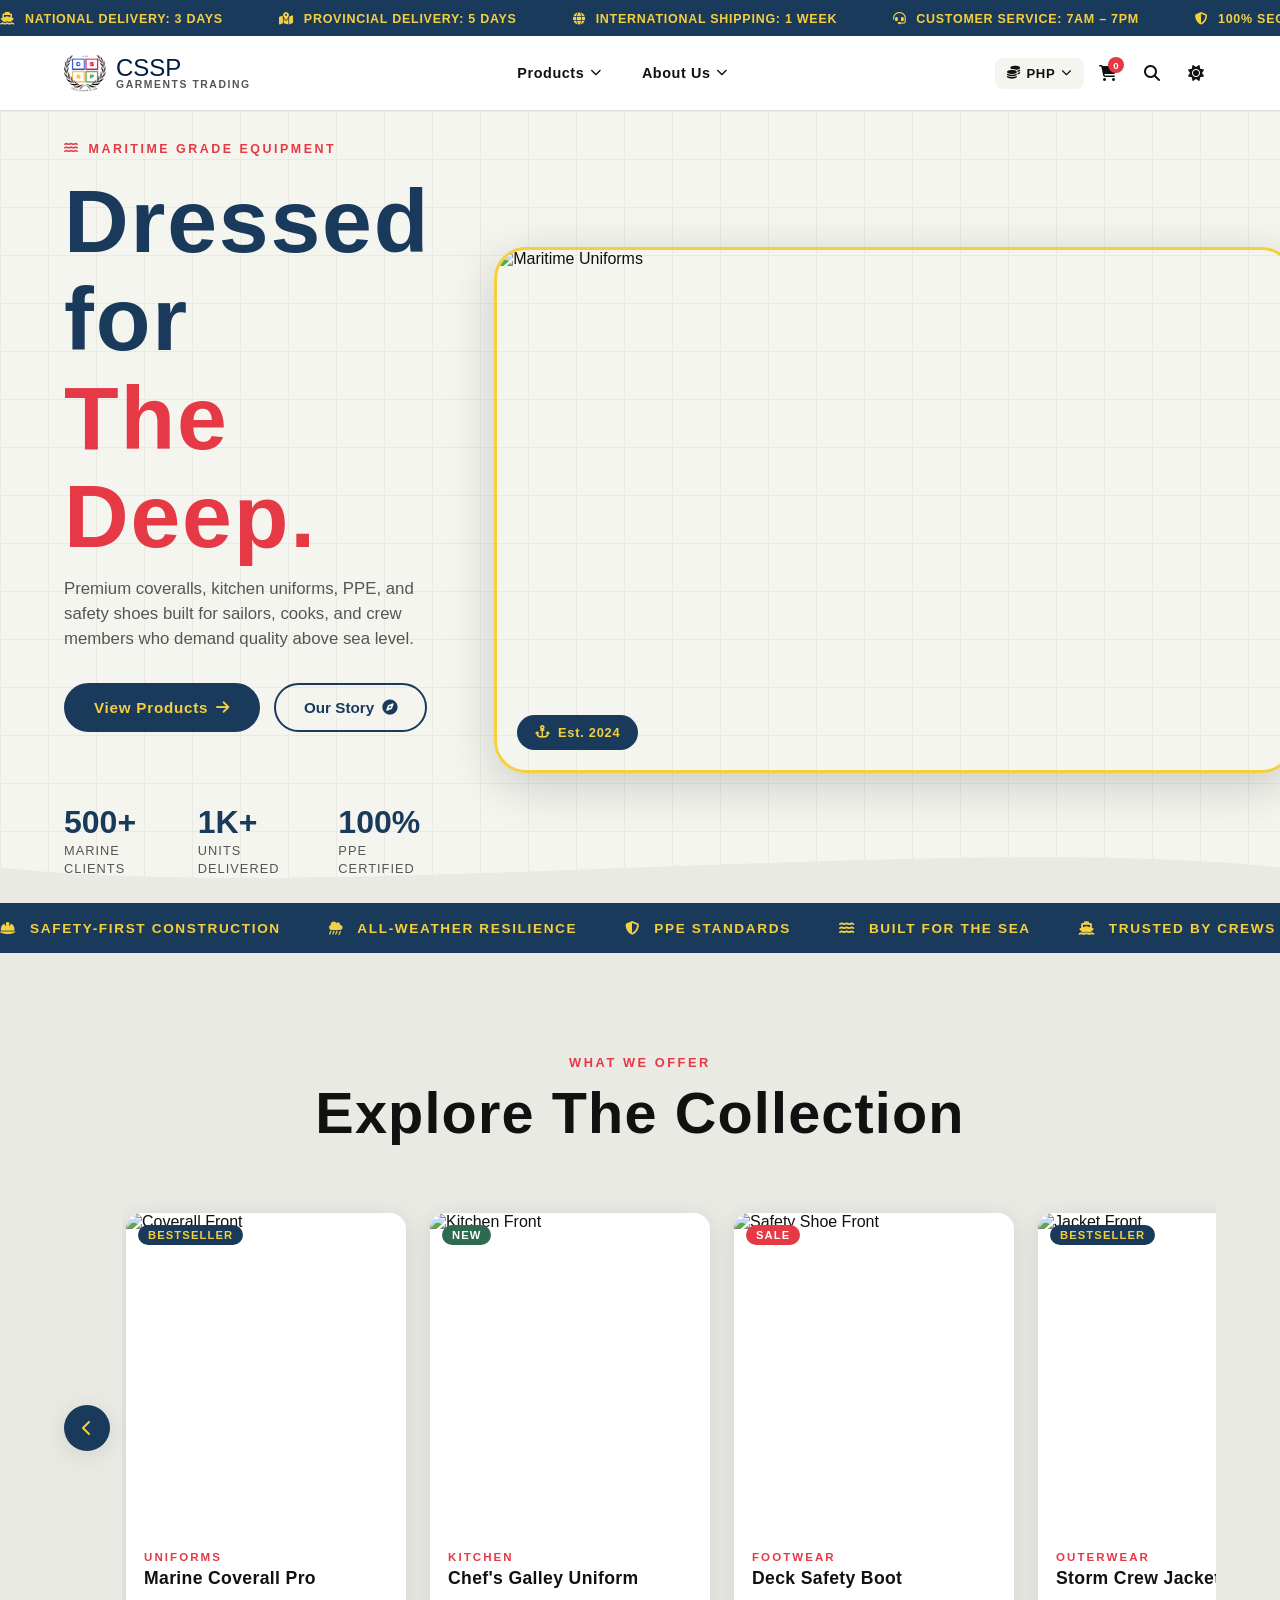
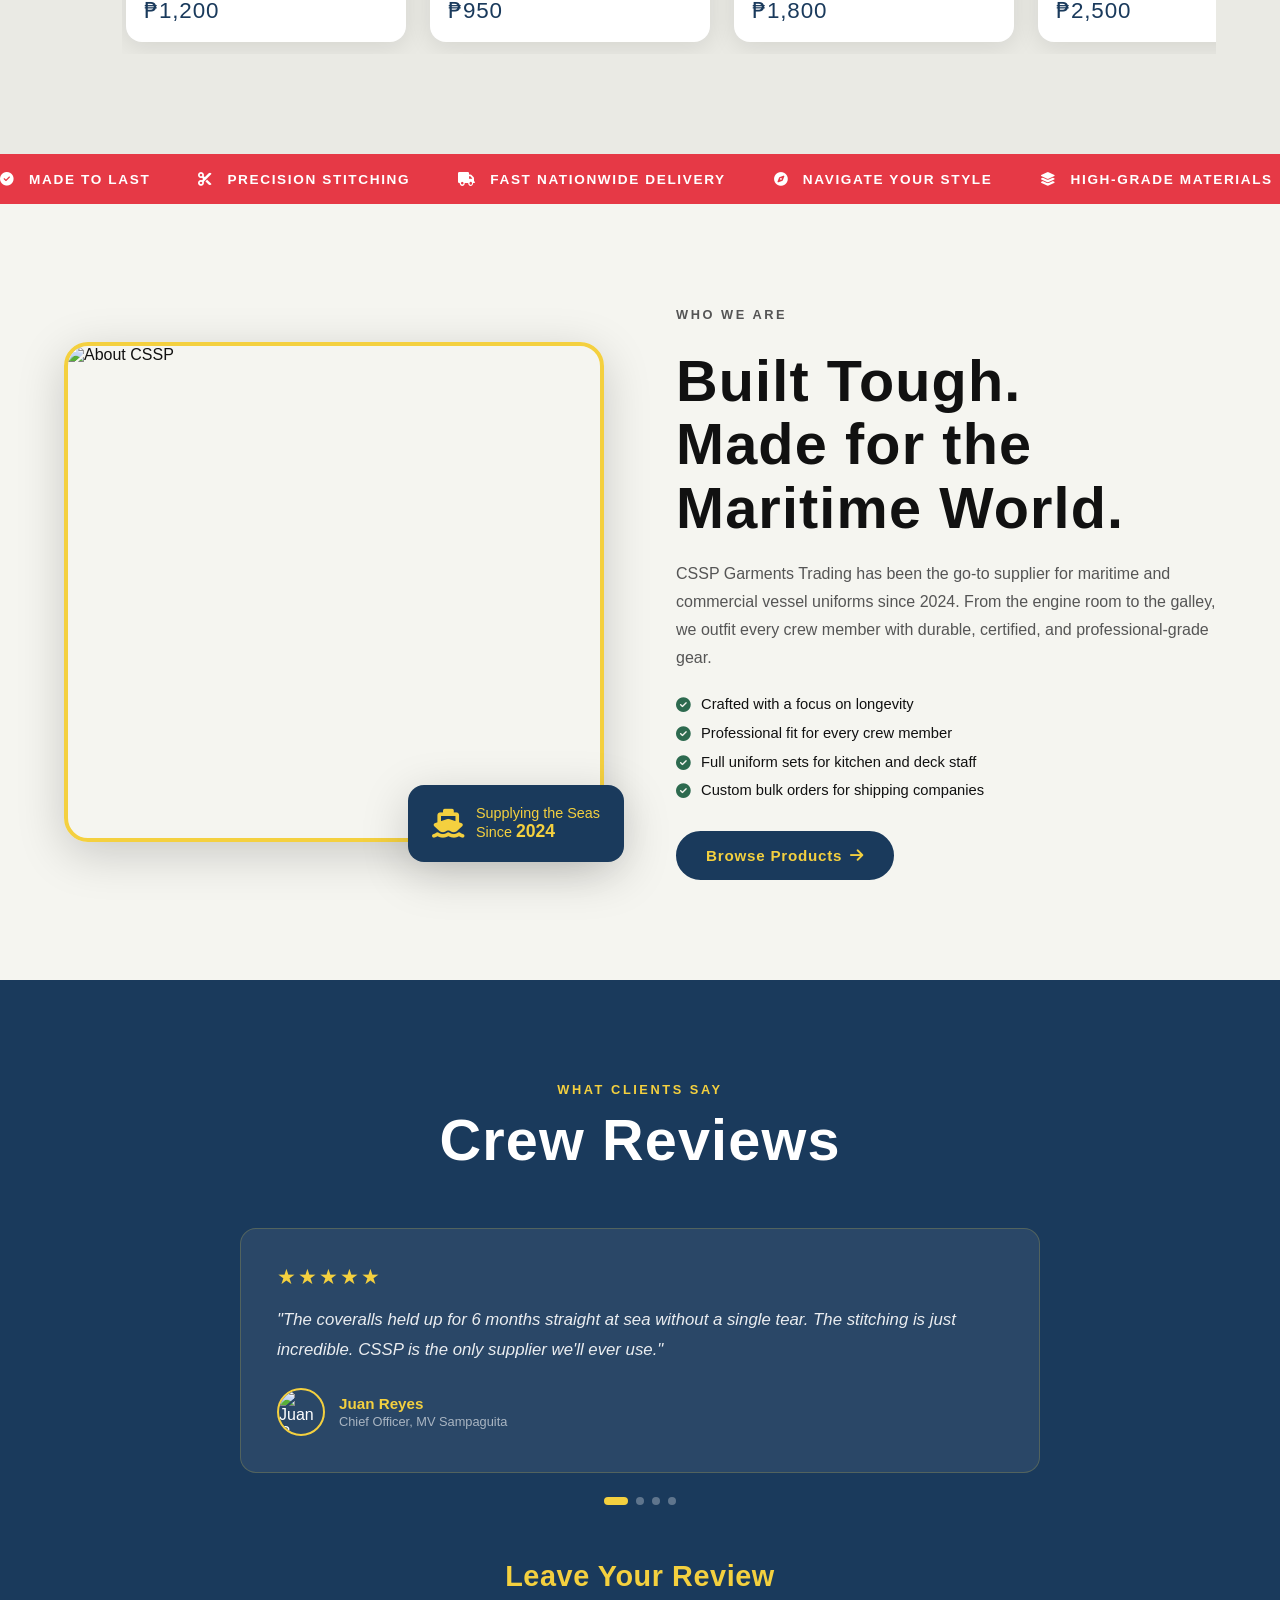
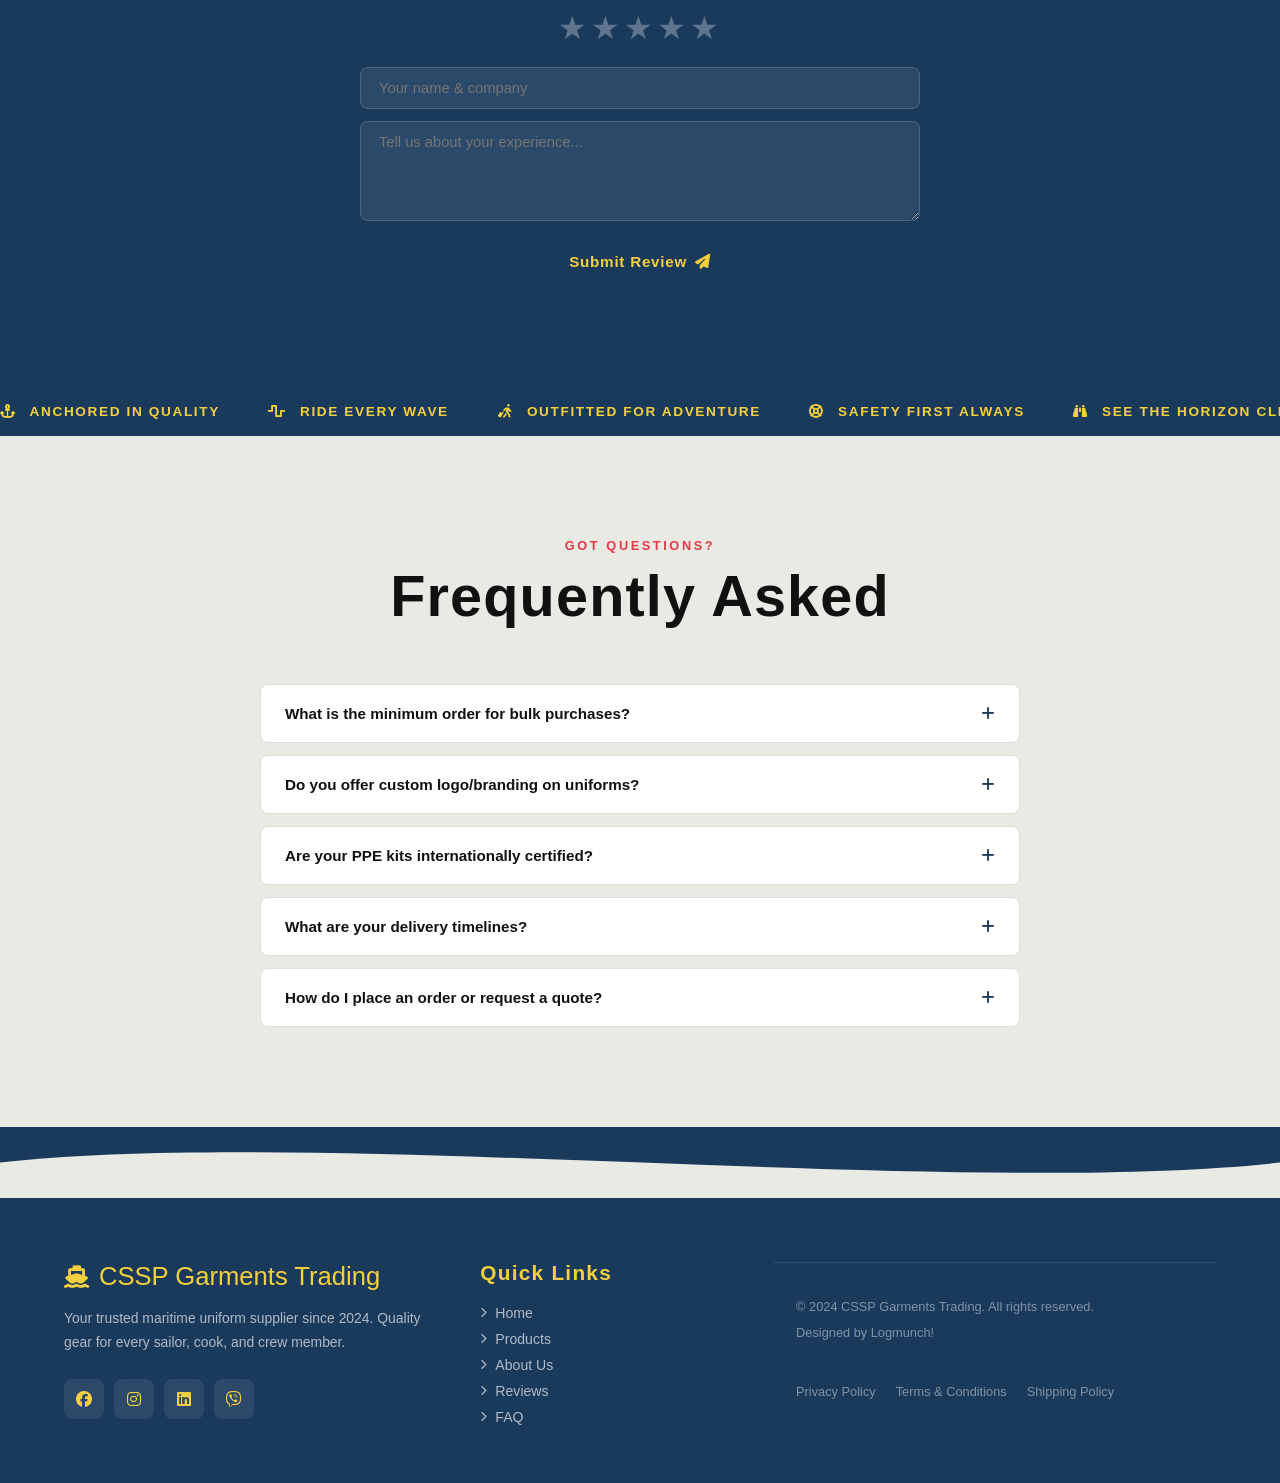
==== commit dee58a0e: "Update file references in HTML: change stylesheet to Index_Style.css and script to Index_Script.js; " ====
--- a/Index.html
+++ b/Index.html
@@ -7,7 +7,7 @@
   
   <!-- fontawesome for icons -->
   <link rel="stylesheet" href="https://cdnjs.cloudflare.com/ajax/libs/font-awesome/6.5.0/css/all.min.css" /> 
-  <link rel="stylesheet" href="Style.css" />
+  <link rel="stylesheet" href="Index_Style.css" />
 </head>
 <body>
  
@@ -40,7 +40,7 @@
           <nav class="main-nav" id="mainNav">
             <ul class="nav-list">
             <li class="nav-item has-mega">
-              <a href="./Products.html" class="nav-link">Products <i class="fa-solid fa-chevron-down nav-caret"></i></a>
+              <a href="#" class="nav-link">Products <i class="fa-solid fa-chevron-down nav-caret"></i></a>
                 <div class="mega-menu">
                   <div class="mega-inner">
                     <div class="mega-col">
@@ -65,7 +65,7 @@
 
           <!-- about us mega menu -->
           <li class="nav-item has-mega">
-            <a href="./AboutUs.html" class="nav-link">About Us <i class="fa-solid fa-chevron-down nav-caret"></i></a>
+            <a href="#" class="nav-link">About Us <i class="fa-solid fa-chevron-down nav-caret"></i></a>
             <div class="mega-menu">
               <div class="mega-inner">
                 <div class="mega-col">
@@ -509,6 +509,6 @@
                 <i class="fa-solid fa-anchor"></i>
               </button>
  
-            <script src="Script.js"></script>
+            <script src="Index_Script.js"></script>
     </body>
 </html>
--- a/Index_Style.css
+++ b/Index_Style.css
@@ -0,0 +1,1782 @@
+/* shortcut color ------  var(--name)*/
+:root {
+  --bg:          #f5f5f0;
+  --bg-alt:      #eaeae4;
+  --bg-dark:     #1a3a5c;
+  --surface:     #ffffff;
+  --text:        #111111;
+  --text-muted:  #555555;
+  --border:      #e0e0d8;
+  --navy:        #1a3a5c;
+  --yellow:      #f4d03f;
+  --red:         #e63946;
+  --green:       #2d6a4f;
+  --white:       #ffffff;
+  --shadow:      0 4px 24px rgba(0,0,0,0.10);
+  --shadow-lg:   0 12px 48px rgba(0,0,0,0.18);
+  --radius:      16px;
+  --radius-sm:   8px;
+  --transition:  0.3s cubic-bezier(0.4, 0, 0.2, 1);
+}
+
+/* dark mode – triggered by [data-theme="dark"] on <html> */
+[data-theme="dark"] {
+  --bg:          #0d1b2a;
+  --bg-alt:      #132234;
+  --surface:     #1a2d42;
+  --text:        #f0ece0;
+  --text-muted:  #8fa8c0;
+  --border:      #2a4060;
+  --shadow:      0 4px 24px rgba(0,0,0,0.35);
+  --shadow-lg:   0 12px 48px rgba(0,0,0,0.55);
+}
+
+/* "bebas neue" - heading font */
+@font-face {
+  font-family: 'Bebas Neue Custom';
+  src: url('../VISUAL\ STUDIO\ CODE/Bebas\ Neue/BebasNeue-Regular.woff2') format('woff2'),
+       url('../VISUAL\ STUDIO\ CODE/Bebas\ Neue/BebasNeue-Regular.woff') format('woff'),
+       url('../VISUAL\ STUDIO\ CODE/Bebas\ Neue/BebasNeue-Regular.ttf') format('truetype');
+  font-weight: normal;
+  font-style: normal;
+}
+
+/* "creato display" - for content font */
+@font-face {
+  font-family: 'Creato Display';
+  src: url('../VISUAL\ STUDIO\ CODE/Creato Display/CreatoDisplay-Medium.otf') format('opentype');
+  font-weight: 400; /* Regular/Medium weight */
+  font-style: normal;
+}
+
+@font-face {
+  font-family: 'Creato Display';
+  src: url('../VISUAL\ STUDIO\ CODE/Creato Display/CreatoDisplay-Bold.otf') format('opentype');
+  font-weight: 700; /* Bold weight */
+  font-style: normal;
+}
+
+*, *::before, *::after { 
+  box-sizing: border-box; 
+  margin: 0; 
+  padding: 0; 
+}
+
+html { 
+  scroll-behavior: smooth; 
+  font-size: 16px; }
+
+body {
+  font-family: 'Creato Display', sans-serif;
+  background-color: var(--bg);
+  color: var(--text);
+  overflow-x: hidden;
+  transition: background-color var(--transition), color var(--transition);
+}
+
+a { 
+  text-decoration: none; 
+  color: inherit; 
+}
+
+ul { 
+  list-style: none; 
+}
+
+img { 
+  display: block; 
+  width: 100%; 
+  object-fit: cover; 
+}
+
+button { 
+  cursor: pointer; 
+  border: none; 
+  background: none; 
+  font-family: inherit; 
+}
+
+h1, h2, h3, h4 { 
+  font-family: 'Bebas Neue Custom', sans-serif; 
+  letter-spacing: 0.02em; 
+  line-height: 1.1; 
+}
+
+
+/* common button styles */
+.btn-primary {
+  display: inline-flex;
+  align-items: center;
+  gap: 8px;
+  padding: 14px 28px;
+  background: var(--navy);
+  color: var(--yellow);
+  border-radius: 50px;
+  font-weight: 700;
+  font-size: 0.95rem;
+  letter-spacing: 0.05em;
+  transition: var(--transition);
+  border: 2px solid var(--navy);
+}
+
+.btn-primary:hover {
+  background: var(--yellow);
+  color: var(--navy);
+  transform: translateY(-2px);
+  box-shadow: var(--shadow);
+}
+
+.btn-ghost {
+  display: inline-flex;
+  align-items: center;
+  gap: 8px;
+  padding: 14px 28px;
+  background: transparent;
+  color: var(--navy);
+  border-radius: 50px;
+  font-weight: 700;
+  font-size: 0.95rem;
+  border: 2px solid var(--navy);
+  transition: var(--transition);
+}
+
+.btn-ghost:hover {
+  background: var(--navy);
+  color: var(--yellow);
+  transform: translateY(-2px);
+}
+
+[data-theme="dark"] .btn-ghost {
+  color: var(--yellow);
+  border-color: var(--yellow);
+}
+
+[data-theme="dark"] .btn-ghost:hover {
+  background: var(--yellow);
+  color: var(--navy);
+}
+
+.btn-sm {
+  display: inline-block;
+  padding: 6px 14px;
+  background: var(--navy);
+  color: var(--yellow);
+  border-radius: 20px;
+  font-size: 0.8rem;
+  font-weight: 600;
+  transition: var(--transition);
+}
+.btn-sm:hover { 
+  background: var(--yellow); 
+  color: var(--navy); 
+}
+
+/* section headers */
+.section-header { 
+  text-align: center; 
+  margin-bottom: 56px; 
+}
+
+.section-sub {
+  display: inline-block;
+  font-size: 0.8rem;
+  font-weight: 700;
+  letter-spacing: 0.2em;
+  text-transform: uppercase;
+  color: var(--red);
+  margin-bottom: 12px;
+}
+
+.section-title {
+  font-size: clamp(2.4rem, 5vw, 3.6rem);
+  color: var(--text);
+}
+
+/* sections spacing */
+section { 
+  padding: 100px 5%; 
+}
+
+/* pre-header ticker */
+.pre-header {
+  background: var(--navy);
+  color: var(--yellow);
+  overflow: hidden;
+  white-space: nowrap;
+  padding: 9px 0;
+}
+
+.ticker-track {
+  display: inline-flex;
+  gap: 56px;
+  animation: ticker 30s linear infinite;
+}
+
+.ticker-track span {
+  font-size: 0.78rem;
+  font-weight: 600;
+  letter-spacing: 0.06em;
+  text-transform: uppercase;
+  flex-shrink: 0;
+}
+
+.ticker-track span i { 
+  margin-right: 6px; 
+}
+
+@keyframes ticker {
+  from { 
+    transform: translateX(0); 
+  } to   { 
+    transform: translateX(-50%);
+  }
+}
+
+/* header/navigation bar */
+.site-header {
+  position: sticky;
+  top: 0;
+  z-index: 1000;
+  background: var(--surface);
+  border-bottom: 1px solid var(--border);
+  transition: background var(--transition), box-shadow var(--transition);
+}
+
+.site-header.scrolled { 
+  box-shadow: var(--shadow); 
+}
+
+.header-inner {
+  display: flex;
+  align-items: center;
+  justify-content: space-between;
+  gap: 16px;
+  padding: 16px 5%;
+  max-width: 1400px;
+  margin: 0 auto;
+}
+
+/* logo */
+.logo-wrap {
+  display: flex;
+  align-items: center;
+  gap: 10px;
+  text-decoration: none;
+}
+
+.logo-icon {
+  width: 42px; 
+  height: 42px;
+  border-radius: 10px;
+  display: flex;
+  align-items: center;
+  justify-content: center;
+  transition: var(--transition);
+}
+
+.logo-wrap:hover .logo-icon { 
+  transform: rotate(-8deg) scale(1.08); 
+}
+
+.logo-text {
+  font-family: 'Bebas Neue Custom', sans-serif;
+  font-size: 1.5rem;
+  color: var(--navy);
+  line-height: 1;
+}
+
+.logo-text span {
+  display: block;
+  font-size: 0.65rem;
+  font-family: 'Creato Display', sans-serif;
+  font-weight: 600;
+  letter-spacing: 0.15em;
+  text-transform: uppercase;
+  color: var(--text-muted);
+}
+
+/* default state = light mode */
+.dark-logo { 
+  display: none; 
+}
+
+.light-logo { 
+  display: block; 
+}
+
+.logo-text { 
+  color: #001f3f; 
+} 
+
+/* dark mode */
+/* hide light logo when theme is dark/dim */
+[data-theme="dark"] .light-logo { 
+  display: none; 
+}
+
+/* show dark logo when theme is dark/dim */
+[data-theme="dark"] .dark-logo { 
+  display: block; 
+}
+
+[data-theme="dark"] .logo-text {
+  color: #ffffff; 
+}
+
+.logo-img {
+  width: 100%;
+  height: 100%;
+  object-fit: contain;
+}
+
+/* nav list */
+.main-nav {
+  display: flex;
+  justify-content: center;
+  width: 100%;
+}
+
+.nav-list {
+  display: flex;
+  gap: 4px;
+  list-style: none; 
+  margin: 0;       
+  padding: 0;       
+  align-items: center;
+}
+
+.nav-item { 
+  position: relative; 
+}
+
+.nav-link {
+  display: flex;
+  align-items: center;
+  gap: 6px;
+  padding: 10px 18px;
+  font-weight: 600;
+  font-size: 0.9rem;
+  letter-spacing: 0.04em;
+  border-radius: 8px;
+  transition: var(--transition);
+  color: var(--text);
+}
+
+.nav-link:hover, .nav-item:hover > .nav-link {
+  background: var(--bg);
+  color: var(--navy);
+}
+
+[data-theme="dark"] .nav-link:hover, [data-theme="dark"] .nav-item:hover > .nav-link {
+  background: var(--bg-alt);
+  color: var(--yellow);
+}
+
+.nav-caret { 
+  font-size: 0.7rem; 
+  transition: transform var(--transition); 
+}
+
+.nav-item:hover .nav-caret { 
+  transform: rotate(180deg); 
+}
+
+/* mega menu */
+.mega-menu {
+  position: absolute;
+  top: calc(100% + 12px);
+  left: 50%;
+  transform: translateX(-50%) translateY(8px);
+  background: var(--surface);
+  border-radius: var(--radius);
+  box-shadow: var(--shadow-lg);
+  border: 1px solid var(--border);  
+  opacity: 0;
+  pointer-events: none;
+  transition: opacity var(--transition), transform var(--transition);
+  min-width: auto;
+  width: max-content;
+  padding: 28px;
+}
+
+.nav-item:hover .mega-menu {
+  opacity: 1;
+  pointer-events: all;
+  transform: translateX(-50%) translateY(0);
+}
+
+.mega-inner { 
+  display: flex; 
+  gap: 32px; 
+  justify-content: center;
+}
+
+.mega-col { 
+  flex: 0 1 auto; 
+}
+
+.mega-label {
+  font-size: 0.7rem;
+  font-weight: 700;
+  letter-spacing: 0.18em;
+  text-transform: uppercase;
+  color: var(--red);
+  margin-bottom: 12px;
+}
+
+.mega-item {
+  display: flex;
+  align-items: center;
+  gap: 10px;
+  padding: 8px 10px;
+  border-radius: var(--radius-sm);
+  color: var(--text);
+  font-size: 0.88rem;
+  font-weight: 500;
+  transition: var(--transition);
+  margin-bottom: 4px;
+}
+
+.mega-item:hover { 
+  background: var(--bg); 
+  color: var(--navy); 
+}
+
+[data-theme="dark"] .mega-item:hover { 
+  background: var(--bg-alt); 
+  color: var(--yellow); 
+}
+
+.mega-item img { 
+  width: 42px; 
+  height: 42px; 
+  border-radius: var(--radius-sm); 
+  object-fit: cover; 
+  flex-shrink: 0; 
+}
+
+.mega-item.text-only i { 
+  width: 20px; 
+  text-align: center; 
+  color: var(--navy); 
+}
+
+[data-theme="dark"] .mega-item.text-only i { 
+  color: var(--yellow); 
+}
+
+.mega-featured { 
+  min-width: 200px; 
+}
+
+.mega-feature-card { 
+  text-align: center; 
+}
+
+.mega-feature-card img { 
+  border-radius: var(--radius-sm); 
+  margin-bottom: 10px; 
+  height: 120px; 
+  object-fit: cover; 
+}
+
+.mega-feature-card p { 
+  font-size: 0.85rem; 
+  font-weight: 600; 
+  margin-bottom: 8px; 
+}
+
+/* header upper-right icons */
+.header-actions { 
+  display: flex; 
+  align-items: center; 
+  gap: 4px; 
+}
+
+.icon-btn {
+  position: relative;
+  width: 40px; height: 40px;
+  display: flex; 
+  align-items: center; 
+  justify-content: center;
+  border-radius: 8px;
+  color: var(--text);
+  font-size: 1rem;
+  transition: var(--transition);
+}
+
+.icon-btn:hover { 
+  background: var(--bg); 
+  color: var(--navy); 
+}
+
+[data-theme="dark"] .icon-btn:hover { 
+  background: var(--bg-alt); 
+  color: var(--yellow); 
+}
+
+.icon-btn .badge {
+  position: absolute;
+  top: 4px; right: 4px;
+  width: 16px; height: 16px;
+  background: var(--red);
+  color: white;
+  font-size: 0.6rem;
+  font-weight: 700;
+  border-radius: 50%;
+  display: flex; 
+  align-items: center; 
+  justify-content: center;
+  pointer-events: none;
+}
+
+/* currency switcher */
+.currency-switcher { 
+  position: relative; 
+}
+
+.currency-btn {
+  display: flex;
+  align-items: center;
+  gap: 6px;
+  padding: 8px 12px;
+  background: var(--bg);
+  border-radius: 8px;
+  font-size: 0.82rem;
+  font-weight: 700;
+  color: var(--text);
+  transition: var(--transition);
+  letter-spacing: 0.05em;
+}
+
+.currency-btn:hover { 
+  background: var(--navy); 
+  color: var(--yellow); 
+}
+
+.currency-btn i:last-child { 
+  font-size: 0.65rem; 
+}
+
+.currency-dropdown {
+  position: absolute;
+  top: calc(100% + 8px);
+  right: 0;
+  background: var(--surface);
+  border: 1px solid var(--border);
+  border-radius: var(--radius-sm);
+  box-shadow: var(--shadow);
+  overflow: hidden;
+  opacity: 0;
+  pointer-events: none;
+  transform: translateY(4px);
+  transition: var(--transition);
+  min-width: 130px;
+  z-index: 10;
+}
+
+.currency-switcher:hover .currency-dropdown, .currency-dropdown.open {
+  opacity: 1;
+  pointer-events: all;
+  transform: translateY(0);
+}
+
+.currency-dropdown li {
+  padding: 10px 14px;
+  font-size: 0.85rem;
+  font-weight: 600;
+  cursor: pointer;
+  transition: var(--transition);
+}
+
+.currency-dropdown li:hover { 
+  background: var(--bg); 
+  color: var(--navy); 
+}
+
+/* theme toggle button */
+.theme-toggle {
+  width: 40px; height: 40px;
+  display: flex; 
+  align-items: center; 
+  justify-content: center;
+  border-radius: 8px;
+  color: var(--text);
+  font-size: 1rem;
+  transition: var(--transition);
+}
+
+.theme-toggle:hover { 
+  background: var(--yellow); 
+  color: var(--navy); 
+}
+
+/* hamburger (mobile/phone) */
+.hamburger {
+  display: none;
+  flex-direction: column;
+  gap: 5px;
+  padding: 8px;
+}
+
+.hamburger span {
+  display: block;
+  width: 22px; height: 2px;
+  background: var(--text);
+  border-radius: 2px;
+  transition: var(--transition);
+}
+
+.hamburger.open span:nth-child(1) { 
+  transform: translateY(7px) rotate(45deg); 
+}
+
+.hamburger.open span:nth-child(2) { 
+  opacity: 0; 
+}
+
+.hamburger.open span:nth-child(3) { 
+  transform: translateY(-7px) rotate(-45deg); 
+}
+
+/* search bar */
+.search-bar {
+  display: none;
+  padding: 12px 5%;
+  border-top: 1px solid var(--border);
+  background: var(--surface);
+}
+
+.search-bar.open { 
+  display: flex; 
+  gap: 8px; 
+}
+
+.search-bar input {
+  flex: 1;
+  padding: 10px 16px;
+  border: 1px solid var(--border);
+  border-radius: 50px;
+  background: var(--bg);
+  color: var(--text);
+  font-size: 0.9rem;
+  outline: none;
+  font-family: inherit;
+  transition: var(--transition);
+}
+
+.search-bar input:focus { 
+  border-color: var(--navy); 
+}
+
+.search-bar button {
+  padding: 10px 20px;
+  background: var(--navy);
+  color: var(--yellow);
+  border-radius: 50px;
+  transition: var(--transition);
+}
+
+.search-bar button:hover { 
+  background: var(--yellow); 
+  color: var(--navy); 
+}
+
+/* hero section */
+.hero {
+  background: var(--bg);
+  padding: 5px 5% 0; /*80*/
+  position: relative;
+  overflow: hidden;
+  min-height: 88vh;
+  display: flex;
+  align-items: center;
+}
+
+/* grid pattern background */
+.hero::before {
+  content: '';
+  position: absolute;
+  inset: 0;
+  background-image:
+    linear-gradient(var(--border) 1px, transparent 1px),
+    linear-gradient(90deg, var(--border) 1px, transparent 1px);
+  background-size: 48px 48px;
+  opacity: 0.5;
+  pointer-events: none;
+}
+
+.hero-inner {
+  display: grid;
+  grid-template-columns: 1fr 1fr;
+  align-items: center;
+  gap: 64px;
+  max-width: 1300px;
+  margin: 0 auto;
+  width: 100%;
+  position: relative;
+  z-index: 1;
+}
+
+.hero-sub {
+  font-size: 0.78rem;
+  font-weight: 700;
+  letter-spacing: 0.2em;
+  text-transform: uppercase;
+  color: var(--red);
+  margin-bottom: 16px;
+  display: flex;
+  align-items: center;
+  gap: 8px;
+}
+
+.hero-title {
+  font-size: clamp(3.5rem, 7vw, 6rem);
+  color: var(--navy);
+  margin-bottom: 10px;
+}
+
+.hero-title span { 
+  color: var(--red); 
+}
+
+[data-theme="dark"] .hero-title { 
+  color: var(--yellow); 
+}
+
+[data-theme="dark"] .hero-title span { 
+  color: var(--red); 
+}
+
+.hero-desc {
+  font-size: 1.05rem;
+  color: var(--text-muted);
+  line-height: 1.5;
+  max-width: 480px;
+  margin-bottom: 32px;
+}
+
+.hero-btns { 
+  display: flex; 
+  gap: 14px; 
+  flex-wrap: wrap; 
+  margin-bottom: 48px; 
+}
+
+.hero-stats {
+  display: flex;
+  gap: 32px;
+  padding-top: 24px;
+}
+
+.stat strong {
+  display: block;
+  font-family: 'Bebas Neue Custom', sans-serif;
+  font-size: 2rem;
+  color: var(--navy);
+}
+
+[data-theme="dark"] .stat strong { 
+  color: var(--yellow); 
+}
+
+.stat span { 
+  font-size: 0.8rem; 
+  color: var(--text-muted); 
+  text-transform: uppercase; 
+  letter-spacing: 0.08em; 
+}
+
+/* hero image */
+.hero-image-wrap { 
+  display: flex; 
+  justify-content: center; 
+}
+
+.hero-image-frame {
+  position: relative;
+  border-radius: 32px;
+  overflow: hidden;
+  width: 800px;
+  box-shadow: var(--shadow-lg);
+  border: 3px solid var(--yellow);
+}
+
+.hero-img { 
+  height: 520px; 
+  object-fit: cover; 
+  transition: transform 0.6s ease; 
+}
+
+.hero-image-frame:hover .hero-img { 
+  transform: scale(1.03); 
+}
+
+.hero-badge {
+  position: absolute;
+  bottom: 20px; left: 20px;
+  background: var(--navy);
+  color: var(--yellow);
+  padding: 10px 18px;
+  border-radius: 50px;
+  font-size: 0.8rem;
+  font-weight: 700;
+  letter-spacing: 0.06em;
+  display: flex;
+  align-items: center;
+  gap: 8px;
+}
+
+/* wave divider below hero */
+.hero-wave {
+  position: absolute;
+  bottom: 0; left: 0; right: 0;
+}
+
+.hero-wave svg { 
+  display: block; 
+  width: 100%; 
+  height: auto; 
+}
+
+.hero-wave path { 
+  fill: var(--bg-alt); 
+}
+
+[data-theme="dark"] .hero-wave path { 
+  fill: var(--bg-alt); 
+}
+
+
+/* section ticker */
+.section-ticker {
+  background: var(--navy);
+  overflow: hidden;
+  padding: 16px 0;
+  white-space: nowrap;
+}
+
+.section-ticker.reverse { 
+  background: var(--red); 
+}
+
+.ticker2-track {
+  display: inline-flex;
+  gap: 48px;
+  animation: ticker 25s linear infinite;
+}
+
+.ticker2-track.reverse { 
+  animation-direction: reverse; 
+}
+
+.ticker2-track span {
+  font-size: 0.85rem;
+  font-weight: 700;
+  letter-spacing: 0.12em;
+  text-transform: uppercase;
+  color: var(--yellow);
+  flex-shrink: 0;
+}
+
+.section-ticker.reverse .ticker2-track span { 
+  color: var(--white); 
+}
+
+.ticker2-track span i { 
+  margin-right: 8px; 
+}
+
+/* products/explore collection */
+.products { 
+  background: var(--bg-alt); 
+  position: relative; 
+}
+
+/* carousel wrapper */
+.carousel-wrap {
+  display: flex;
+  align-items: center;
+  gap: 12px;
+  max-width: 1300px;
+  margin: 0 auto;
+  position: relative;
+}
+
+.carousel-btn {
+  width: 46px; height: 46px;
+  background: var(--navy);
+  color: var(--yellow);
+  border-radius: 50%;
+  font-size: 1rem;
+  display: flex;
+  align-items: center;
+  justify-content: center;
+  flex-shrink: 0;
+  transition: var(--transition);
+  box-shadow: var(--shadow);
+}
+
+.carousel-btn:hover { 
+  background: var(--yellow); 
+  color: var(--navy); 
+  transform: scale(1.08); 
+}
+
+/* scrollable product grid */
+.product-grid {
+  display: flex;
+  gap: 24px;
+  overflow-x: auto;
+  scroll-behavior: smooth;
+  padding: 12px 4px;
+  flex: 1;
+  -ms-overflow-style: none;
+  scrollbar-width: none;
+}
+
+.product-grid::-webkit-scrollbar { 
+  display: none; 
+}
+
+/* carousel dots */
+.carousel-dots {
+  display: flex;
+  justify-content: center;
+  gap: 8px;
+  margin-top: 28px;
+}
+
+.carousel-dot {
+  width: 8px; height: 8px;
+  border-radius: 50%;
+  background: var(--border);
+  transition: var(--transition);
+  cursor: pointer;
+  border: none;
+}
+
+.carousel-dot.active { 
+  background: var(--navy); 
+  width: 24px; 
+  border-radius: 4px; 
+}
+
+/* product card */
+.product-card {
+  flex: 0 0 280px;
+  background: var(--surface);
+  border-radius: var(--radius);
+  overflow: hidden;
+  box-shadow: var(--shadow);
+  transition: transform var(--transition), box-shadow var(--transition);
+}
+
+.product-card:hover {
+  transform: translateY(-6px);
+  box-shadow: var(--shadow-lg);
+}
+
+/* image hover swap */
+.card-image-wrap {
+  position: relative;
+  height: 320px;
+  overflow: hidden;
+}
+
+.img-front, .img-back {
+  position: absolute;
+  inset: 0;
+  width: 100%; height: 100%;
+  object-fit: cover;
+  transition: opacity 0.5s ease;
+}
+
+.img-back { 
+  opacity: 0; 
+}
+
+.card-image-wrap:hover .img-front { 
+  opacity: 0; 
+}
+
+.card-image-wrap:hover .img-back { 
+  opacity: 1; 
+}
+
+.card-badges {
+  position: absolute;
+  top: 12px; left: 12px;
+  display: flex; gap: 6px;
+  z-index: 1;
+}
+
+.badge-tag {
+  padding: 4px 10px;
+  background: var(--navy);
+  color: var(--yellow);
+  font-size: 0.7rem;
+  font-weight: 700;
+  letter-spacing: 0.1em;
+  text-transform: uppercase;
+  border-radius: 20px;
+}
+
+.badge-tag.new { 
+  background: var(--green); 
+  color: white; 
+}
+
+.badge-tag.sale { 
+  background: var(--red); 
+  color: white; 
+}
+
+.quick-add {
+  position: absolute;
+  bottom: 0; left: 0; right: 0;
+  padding: 14px;
+  background: var(--navy);
+  color: var(--yellow);
+  font-size: 0.85rem;
+  font-weight: 700;
+  letter-spacing: 0.06em;
+  text-align: center;
+  transform: translateY(100%);
+  transition: var(--transition);
+  display: flex;
+  align-items: center;
+  justify-content: center;
+  gap: 8px;
+}
+
+.card-image-wrap:hover .quick-add { 
+  transform: translateY(0); 
+}
+
+.quick-add:hover { 
+  background: var(--yellow); 
+  color: var(--navy); 
+}
+
+.card-info { 
+  padding: 18px; 
+}
+
+.card-category {
+  font-size: 0.72rem;
+  font-weight: 700;
+  letter-spacing: 0.18em;
+  text-transform: uppercase;
+  color: var(--red);
+  margin-bottom: 6px;
+}
+
+.card-name {
+  font-size: 1.1rem;
+  font-family: 'Creato Display', sans-serif;
+  font-weight: 700;
+  color: var(--text);
+  margin-bottom: 8px;
+}
+
+.card-price {
+  font-family: 'Bebas Neue Custom', sans-serif;
+  font-size: 1.4rem;
+  color: var(--navy);
+  letter-spacing: 0.04em;
+}
+
+[data-theme="dark"] .card-price {
+   color: var(--yellow); 
+}
+
+/* about section */
+.about { 
+  background: var(--bg); 
+}
+
+.about-inner {
+  display: grid;
+  grid-template-columns: 1fr 1fr;
+  gap: 72px;
+  align-items: center;
+  max-width: 1200px;
+  margin: 0 auto;
+}
+
+.about-image {
+  position: relative;
+}
+
+.about-image img {
+  border-radius: 24px;
+  box-shadow: var(--shadow-lg);
+  border: 4px solid var(--yellow);
+  height: 500px;
+  object-fit: cover;
+}
+
+.about-float-card {
+  position: absolute;
+  bottom: -20px; right: -20px;
+  background: var(--navy);
+  color: var(--yellow);
+  padding: 20px 24px;
+  border-radius: var(--radius);
+  box-shadow: var(--shadow-lg);
+  font-size: 0.9rem;
+  display: flex;
+  align-items: center;
+  gap: 12px;
+}
+
+.about-float-card i { 
+  font-size: 1.8rem; 
+}
+
+.about-float-card strong { 
+  font-size: 1.1rem; 
+}
+
+.about-text .section-sub { 
+  display: block; 
+}
+
+.about-text .section-title { 
+  margin-bottom: 20px; 
+}
+
+.about-text > p {
+  color: var(--text-muted);
+  line-height: 1.75;
+  margin-bottom: 24px;
+}
+
+.about-list {
+  display: flex;
+  flex-direction: column;
+  gap: 12px;
+  margin-bottom: 32px;
+}
+
+.about-list li {
+  display: flex;
+  align-items: flex-start;
+  gap: 10px;
+  font-size: 0.92rem;
+  font-weight: 500;
+}
+
+.about-list li i { 
+  color: var(--green); 
+  margin-top: 2px; 
+  flex-shrink: 0; 
+}
+
+/* review section */
+.reviews {
+  background: var(--navy);
+  color: var(--white);
+}
+
+.reviews .section-sub { 
+  color: var(--yellow); 
+}
+
+.reviews .section-title { 
+  color: var(--white); 
+}
+
+/* slider */
+.review-slider-wrap { 
+  max-width: 800px; 
+  margin: 0 auto 56px; 
+}
+
+.review-slider { 
+  position: relative; 
+  min-height: 200px; 
+}
+
+.review-card {
+  display: none;
+  background: rgba(255,255,255,0.07);
+  border: 1px solid rgba(244,208,63,0.2);
+  border-radius: var(--radius);
+  padding: 36px;
+  animation: fadeIn 0.5s ease;
+}
+
+.review-card.active { 
+  display: block; 
+}
+
+.review-stars {
+  color: var(--yellow);
+  font-size: 1.3rem;
+  letter-spacing: 2px;
+  margin-bottom: 16px;
+}
+
+.review-text {
+  font-size: 1.05rem;
+  line-height: 1.75;
+  color: rgba(255,255,255,0.9);
+  font-style: italic;
+  margin-bottom: 24px;
+}
+
+.reviewer {
+  display: flex;
+  align-items: center;
+  gap: 14px;
+}
+
+.reviewer img {
+  width: 48px; height: 48px;
+  border-radius: 50%;
+  border: 2px solid var(--yellow);
+  flex-shrink: 0;
+}
+
+.reviewer strong { 
+  display: block; 
+  color: var(--yellow); 
+  font-size: 0.95rem; 
+}
+
+.reviewer span { 
+  font-size: 0.8rem; 
+  color: rgba(255,255,255,0.6); 
+}
+
+.slider-controls {
+  display: flex;
+  justify-content: center;
+  gap: 8px;
+  margin-top: 24px;
+}
+
+.slider-dot {
+  width: 8px; height: 8px;
+  border-radius: 50%;
+  background: rgba(255,255,255,0.3);
+  transition: var(--transition);
+  cursor: pointer;
+}
+
+.slider-dot.active { 
+  background: var(--yellow); 
+  width: 24px; 
+  border-radius: 4px; 
+}
+
+/* review form */
+.review-form-wrap {
+  max-width: 560px;
+  margin: 0 auto;
+  text-align: center;
+}
+
+.review-form-wrap h3 {
+  font-size: 1.8rem;
+  color: var(--yellow);
+  margin-bottom: 16px;
+}
+
+.star-picker {
+  font-size: 2rem;
+  color: rgba(255,255,255,0.3);
+  margin-bottom: 20px;
+  cursor: pointer;
+  letter-spacing: 4px;
+  user-select: none;
+}
+
+.star-picker span { 
+  transition: var(--transition); 
+  display: inline-block; 
+}
+
+.star-picker span.selected, .star-picker span:hover { 
+  color: var(--yellow); 
+  transform: scale(1.15); 
+}
+
+.review-form-wrap input, .review-form-wrap textarea {
+  width: 100%;
+  padding: 12px 18px;
+  margin-bottom: 12px;
+  background: rgba(255,255,255,0.08);
+  border: 1px solid rgba(255,255,255,0.15);
+  border-radius: var(--radius-sm);
+  color: white;
+  font-family: inherit;
+  font-size: 0.92rem;
+  outline: none;
+  transition: var(--transition);
+}
+
+.review-form-wrap input:focus, .review-form-wrap textarea:focus { 
+  border-color: var(--yellow); 
+}
+
+.review-form-wrap textarea { 
+  resize: vertical; 
+  min-height: 100px; 
+}
+
+.review-success {
+  color: #6ee7b7;
+  margin-top: 12px;
+  font-weight: 600;
+  display: flex;
+  align-items: center;
+  justify-content: center;
+  gap: 8px;
+}
+
+/* faq section */
+.faq { 
+  background: var(--bg-alt); 
+}
+
+.faq-list {
+  max-width: 760px;
+  margin: 0 auto;
+  display: flex;
+  flex-direction: column;
+  gap: 12px;
+}
+
+.faq-item {
+  background: var(--surface);
+  border-radius: var(--radius-sm);
+  border: 1px solid var(--border);
+  overflow: hidden;
+  transition: box-shadow var(--transition);
+}
+
+.faq-item:hover { 
+  box-shadow: var(--shadow); 
+}
+
+.faq-item.open { 
+  border-color: var(--navy); 
+}
+
+.faq-q {
+  width: 100%;
+  display: flex;
+  align-items: center;
+  justify-content: space-between;
+  gap: 16px;
+  padding: 20px 24px;
+  font-size: 0.95rem;
+  font-weight: 600;
+  color: var(--text);
+  text-align: left;
+  transition: var(--transition);
+}
+
+.faq-q:hover { 
+  color: var(--navy); 
+}
+
+[data-theme="dark"] .faq-q:hover { 
+  color: var(--yellow); 
+}
+
+.faq-icon { 
+  flex-shrink: 0; 
+  transition: transform var(--transition); 
+  color: var(--navy); 
+}
+
+[data-theme="dark"] .faq-icon { 
+  color: var(--yellow); 
+}
+
+.faq-item.open .faq-icon { 
+  transform: rotate(45deg); 
+}
+
+.faq-a {
+  max-height: 0;
+  overflow: hidden;
+  transition: max-height 0.4s ease, padding 0.3s ease;
+}
+
+.faq-item.open .faq-a { 
+  max-height: 300px; 
+}
+
+.faq-a p {
+  padding: 0 24px 20px;
+  color: var(--text-muted);
+  line-height: 1.7;
+  font-size: 0.9rem;
+}
+
+
+/* footer */
+.site-footer {
+  background: var(--navy);
+  color: rgba(255,255,255,0.8);
+  position: relative;
+}
+
+.footer-wave {
+  line-height: 0;
+  transform: rotate(180deg);
+}
+
+.footer-wave svg { 
+  display: block; 
+  width: 100%; 
+}
+
+.footer-wave path { 
+  fill: var(--bg-alt); 
+}
+
+[data-theme="dark"] .footer-wave path { 
+  fill: var(--bg-alt); 
+}
+
+.footer-inner {
+  display: grid;
+  grid-template-columns: 1.5fr 1fr 1.8fr;
+  gap: 48px;
+  padding: 64px 5% 48px;
+  max-width: 1300px;
+  margin: 0 auto;
+}
+
+.footer-logo {
+  display: flex;
+  align-items: center;
+  gap: 10px;
+  font-family: 'Bebas Neue Custom', sans-serif;
+  font-size: 1.6rem;
+  color: var(--yellow);
+  margin-bottom: 16px;
+}
+
+.footer-logo i { 
+  font-size: 1.4rem; 
+}
+
+.brand-col > p {
+  font-size: 0.87rem;
+  line-height: 1.7;
+  margin-bottom: 24px;
+  color: rgba(255,255,255,0.65);
+}
+
+.social-icons { 
+  display: flex; 
+  gap: 10px; 
+}
+
+.social-icons a {
+  width: 40px; height: 40px;
+  background: rgba(255,255,255,0.08);
+  color: var(--yellow);
+  border-radius: 8px;
+  display: flex; 
+  align-items: center; 
+  justify-content: center;
+  font-size: 1rem;
+  transition: var(--transition);
+}
+
+.social-icons a:hover { 
+  background: var(--yellow); 
+  color: var(--navy); 
+  transform: translateY(-3px); }
+
+.footer-col h4 {
+  font-family: 'Bebas Neue Custom', sans-serif;
+  font-size: 1.3rem;
+  color: var(--yellow);
+  margin-bottom: 20px;
+  letter-spacing: 0.06em;
+}
+
+.footer-col ul li { 
+  margin-bottom: 10px; 
+}
+
+.footer-col ul li a {
+  font-size: 0.88rem;
+  color: rgba(255,255,255,0.65);
+  display: flex;
+  align-items: center;
+  gap: 8px;
+  transition: var(--transition);
+}
+
+.footer-col ul li a:hover { 
+  color: var(--yellow); 
+  padding-left: 4px; 
+}
+
+.footer-col ul li a i { 
+  font-size: 0.65rem; 
+}
+
+.footer-form { 
+  display: flex; 
+  flex-direction: column; 
+  gap: 10px; 
+}
+
+.footer-form input, .footer-form textarea {
+  padding: 10px 16px;
+  background: rgba(255,255,255,0.07);
+  border: 1px solid rgba(255,255,255,0.12);
+  border-radius: var(--radius-sm);
+  color: white;
+  font-family: inherit;
+  font-size: 0.88rem;
+  outline: none;
+  transition: var(--transition);
+}
+
+.footer-form input:focus, .footer-form textarea:focus { 
+  border-color: var(--yellow); 
+}
+
+.footer-form textarea { 
+  min-height: 80px; 
+  resize: vertical; 
+}
+
+.footer-bottom {
+  display: flex;
+  align-items: center;
+  justify-content: space-between;
+  flex-wrap: wrap;
+  gap: 12px;
+  padding: 20px 5%;
+  border-top: 1px solid rgba(255,255,255,0.1);
+  font-size: 0.8rem;
+  color: rgba(255,255,255,0.45);
+  max-width: 1300px;
+  margin: 0 auto;
+  line-height: 2em;
+}
+
+.legal-links { 
+  display: flex; 
+  gap: 20px; 
+}
+
+.legal-links a {
+  color: rgba(255,255,255,0.45);
+  transition: var(--transition);
+}
+
+.legal-links a:hover { 
+  color: var(--yellow); 
+}
+
+/* back to top button */
+.back-to-top {
+  position: fixed;
+  bottom: 28px; right: 28px;
+  width: 48px; height: 48px;
+  background: var(--navy);
+  color: var(--yellow);
+  border-radius: 50%;
+  display: flex;
+  align-items: center;
+  justify-content: center;
+  font-size: 1.1rem;
+  box-shadow: var(--shadow);
+  opacity: 0;
+  pointer-events: none;
+  transform: translateY(12px);
+  transition: var(--transition);
+  z-index: 500;
+}
+
+.back-to-top.visible {
+  opacity: 1;
+  pointer-events: all;
+  transform: translateY(0);
+}
+
+.back-to-top:hover { 
+  background: var(--yellow); 
+  color: var(--navy); 
+  transform: translateY(-3px);
+}
+
+/* animationsz */
+@keyframes fadeIn {
+  from { opacity: 0; 
+  } to { 
+    opacity: 1; 
+  }
+}
+
+@keyframes slideUp {
+  from { 
+    opacity: 0; 
+    transform: translateY(32px); 
+  } to {
+    opacity: 1; 
+    transform: translateY(0); 
+  }
+}
+
+
+/* responsiveness = tablet and mobile */
+@media (max-width: 1024px) {
+  .hero-inner { 
+    grid-template-columns: 1fr; 
+    text-align: center; 
+    gap: 40px; 
+  }
+
+  .hero-btns { 
+    justify-content: center; 
+  }
+
+  .hero-stats { 
+    justify-content: center; 
+  }
+
+  .hero-desc { 
+    margin: 0 auto 32px; 
+  }
+
+  .hero-image-wrap { 
+    display: none; 
+  }
+
+  .hero-sub { 
+    justify-content: center; 
+  }
+
+  .about-inner { 
+    grid-template-columns: 1fr; 
+    gap: 40px; 
+  }
+
+  .about-image { 
+    max-width: 500px; 
+    margin: 0 auto; 
+  }
+
+  .footer-inner { 
+    grid-template-columns: 1fr 1fr; 
+  }
+
+  .brand-col { 
+    grid-column: 1 / -1; 
+  }
+}
+
+@media (max-width: 768px) {
+  /* mobile nav */
+  .main-nav {
+    position: fixed;
+    inset: 0; top: 80px;
+    background: var(--surface);
+    transform: translateX(100%);
+    transition: transform var(--transition);
+    overflow-y: auto;
+    padding: 24px 5%;
+    z-index: 999;
+  }
+
+  .main-nav.open { 
+    transform: translateX(0); 
+  }
+
+  .nav-list { 
+    flex-direction: column; 
+    gap: 0; 
+  }
+  
+  .nav-link { 
+    padding: 16px 0; 
+    border-bottom: 1px solid var(--border); 
+    border-radius: 0; 
+  }
+
+  .mega-menu {
+    position: static;
+    transform: none;
+    opacity: 1;
+    pointer-events: all;
+    box-shadow: none;
+    border: none;
+    /*padding: 12px 0 12px 16px;*/
+    min-width: auto;/*new*/
+    width: max-content;
+    padding: 28px;
+    display: none;
+  }
+
+  .nav-item.open .mega-menu { 
+    display: block; 
+  }
+
+  .mega-inner { 
+    display: flex;
+    gap: 32px;
+    justify-content: center;
+  }
+
+  .mega-featured { 
+    display: none; 
+  }
+
+  .hamburger { 
+    display: flex; 
+  }
+
+  /* hide header icons on mobile */
+  .currency-switcher { 
+    display: none; 
+  }
+
+  section { 
+    padding: 64px 5%; 
+  }
+
+  .footer-inner { 
+    grid-template-columns: 1fr; 
+  }
+
+  .footer-bottom { 
+    flex-direction: column; 
+    text-align: center; 
+  }
+
+  .hero-title { 
+    font-size: 3rem; 
+  }
+}
+
+@media (max-width: 480px) {
+  .header-inner { 
+    padding: 12px 4%; 
+  }
+
+  .hero-stats { 
+    flex-direction: column; 
+    gap: 16px; 
+  }
+
+  .about-float-card { 
+    bottom: 10px; 
+    right: 10px; 
+    padding: 14px 16px; 
+  }
+}
